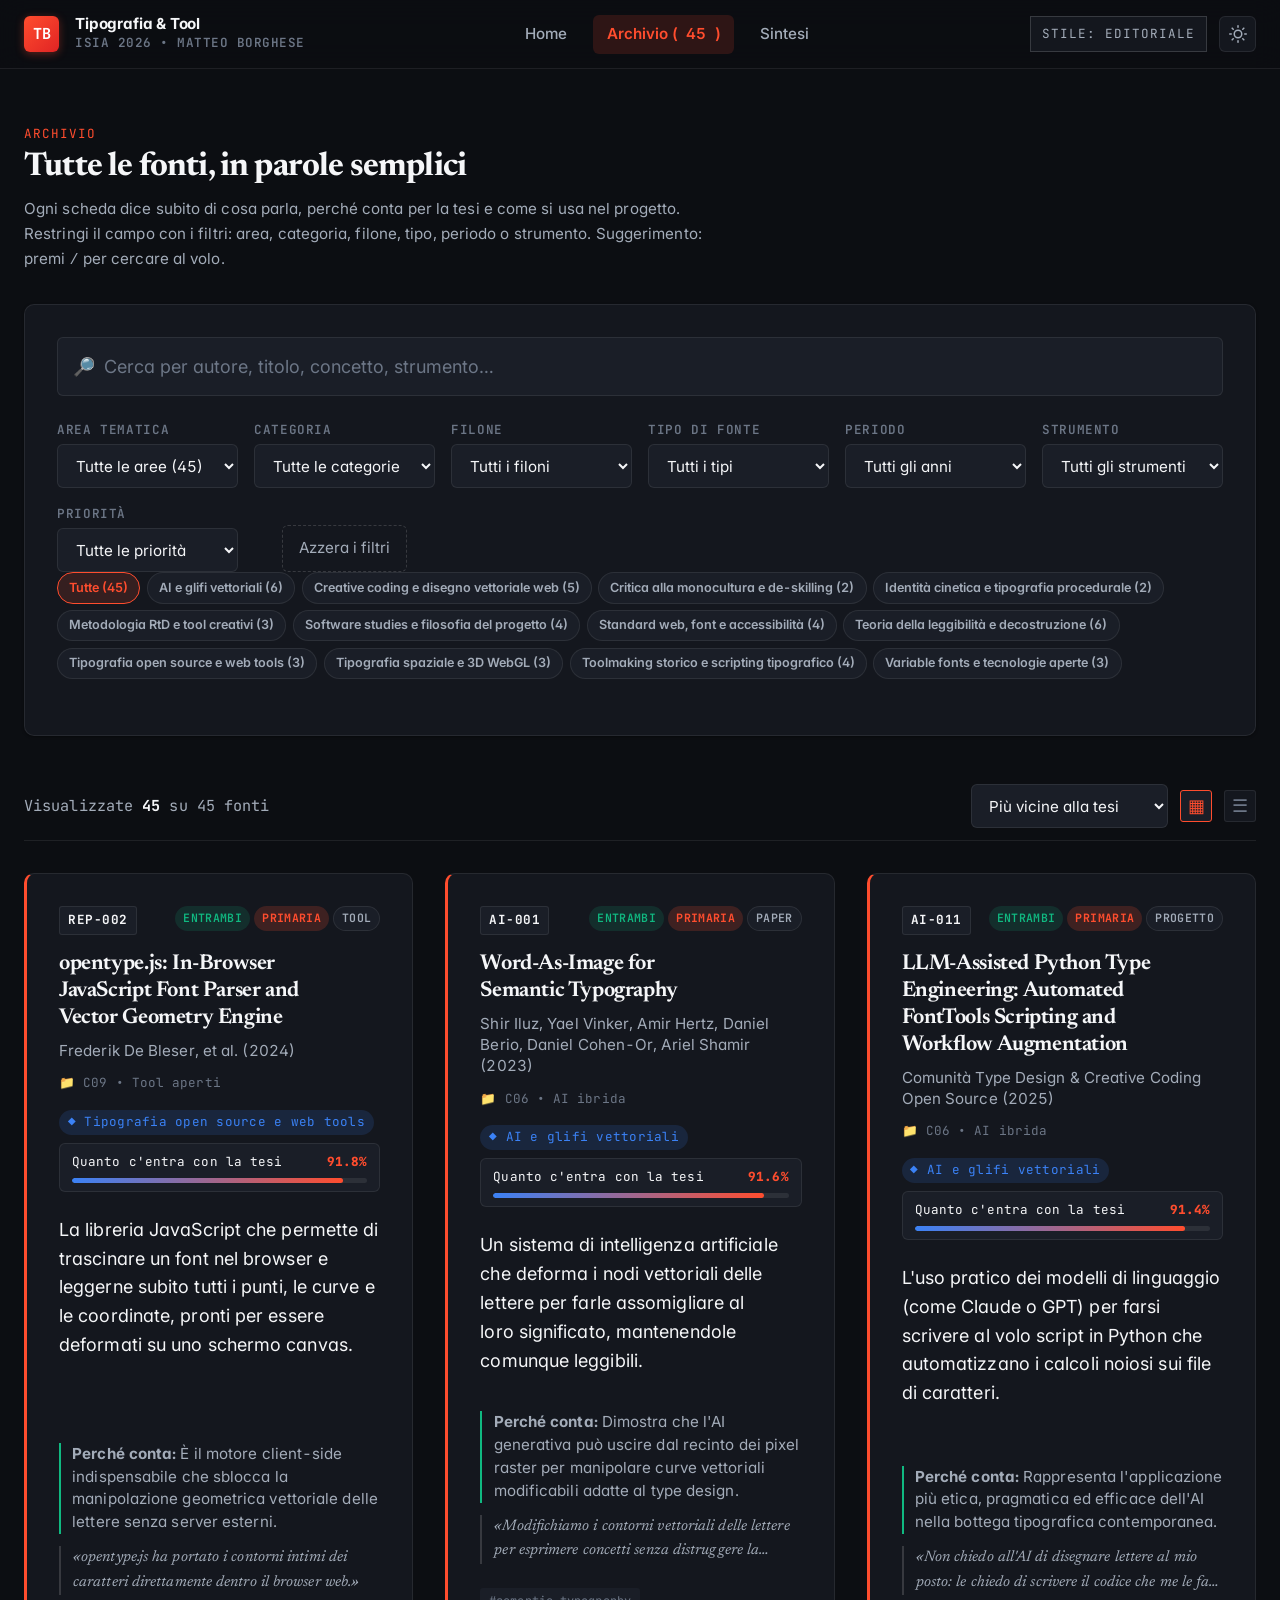
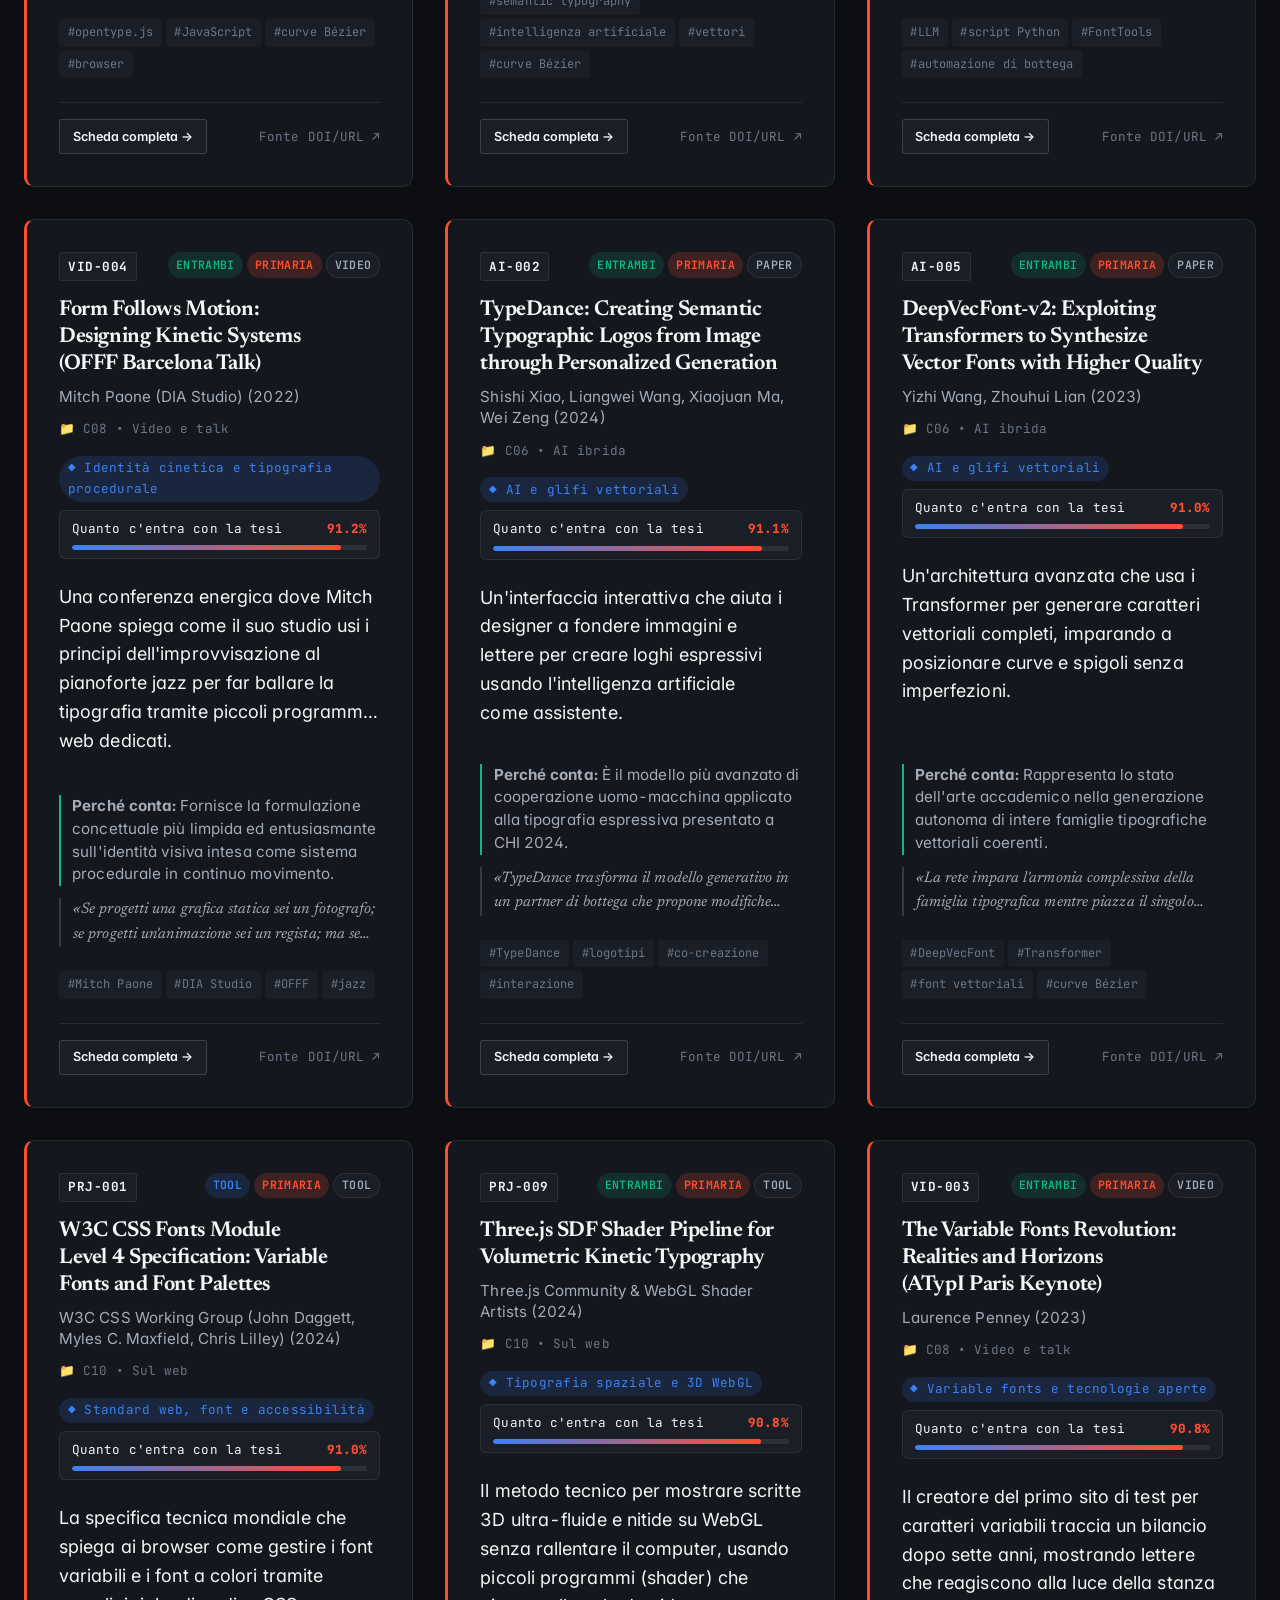
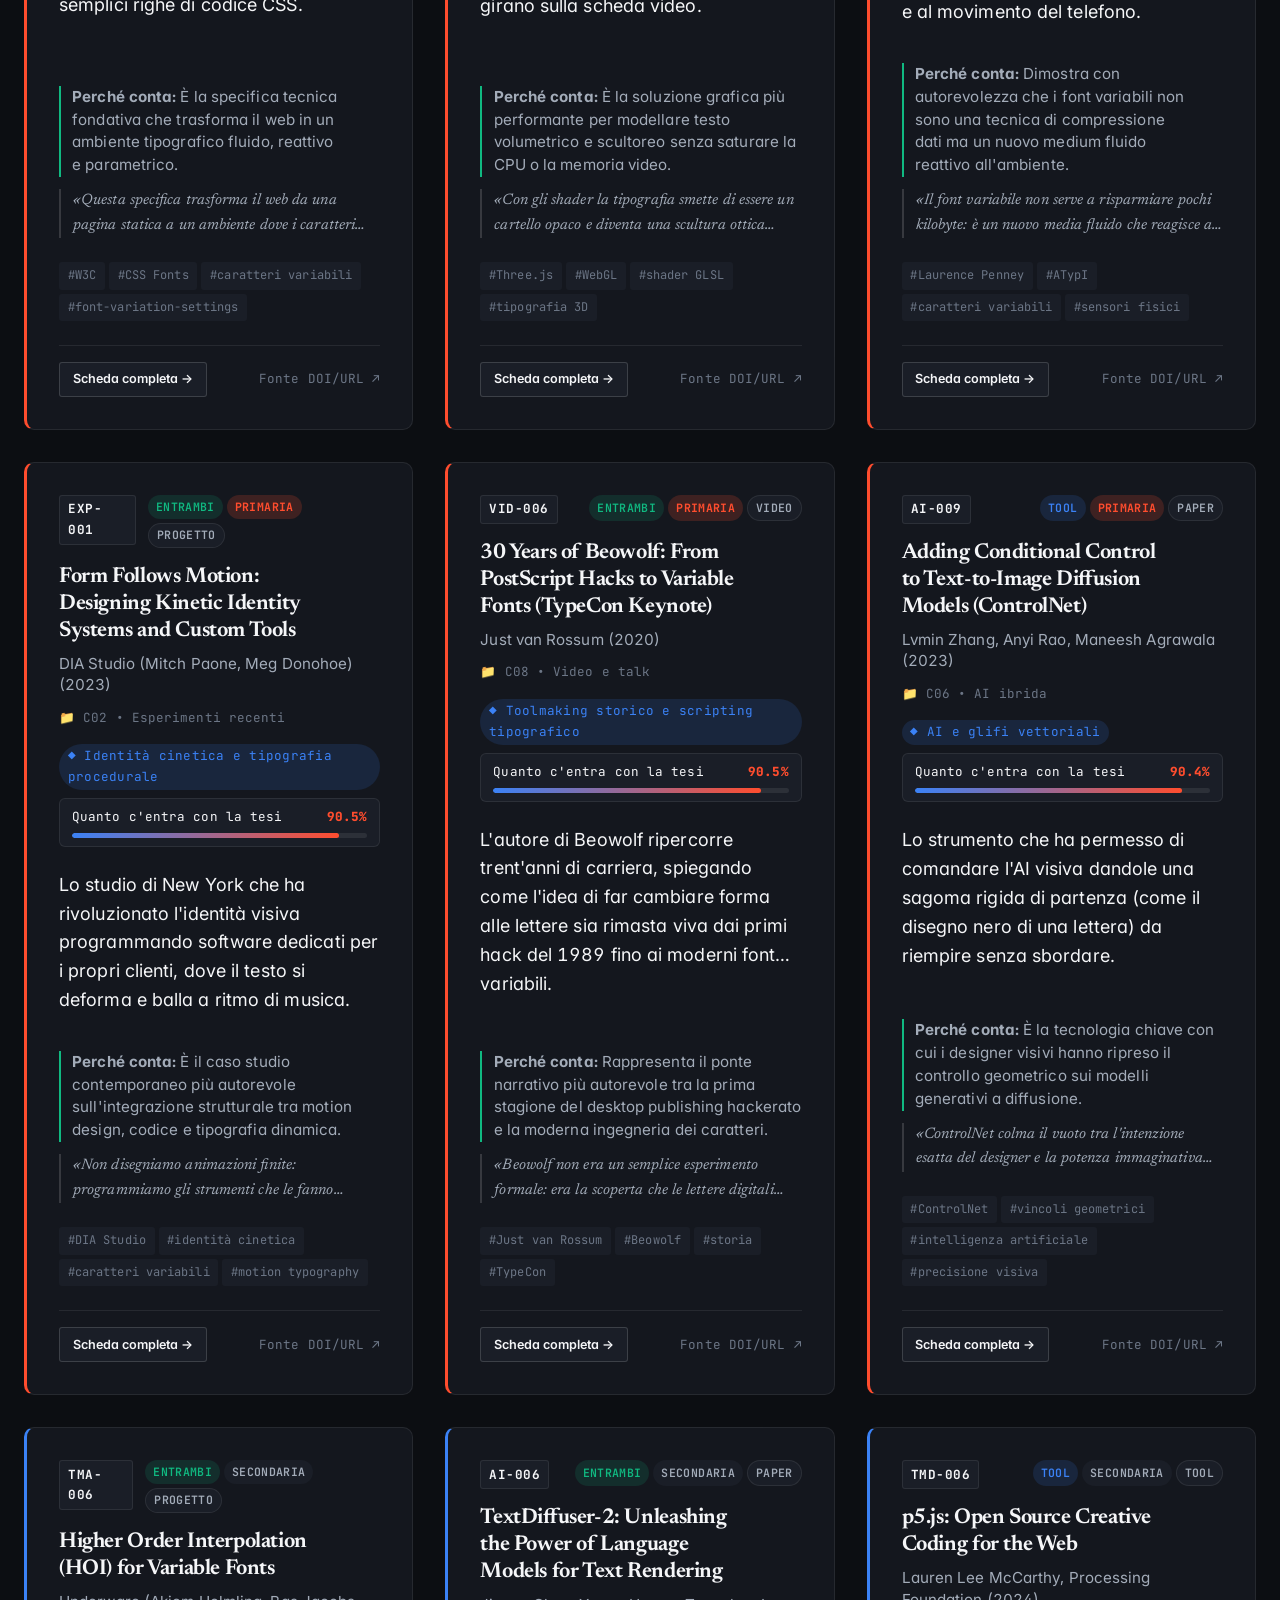
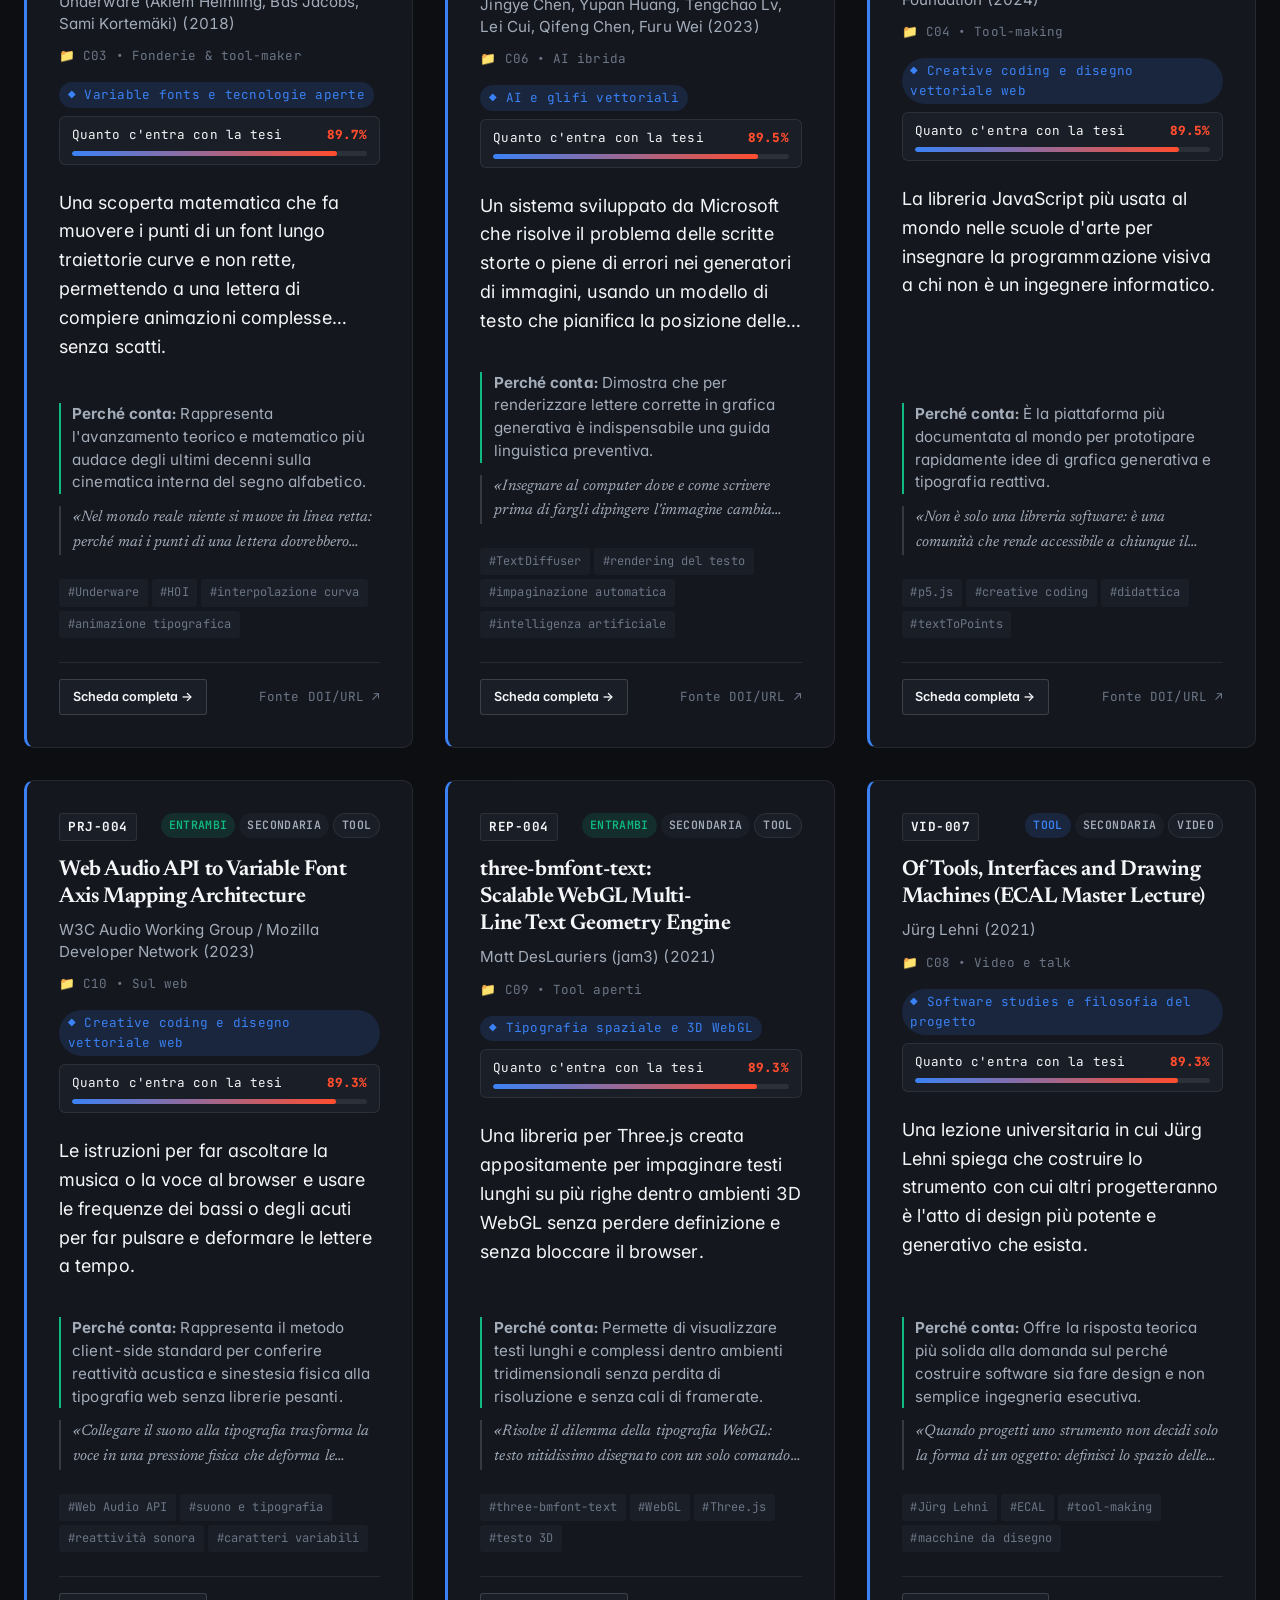
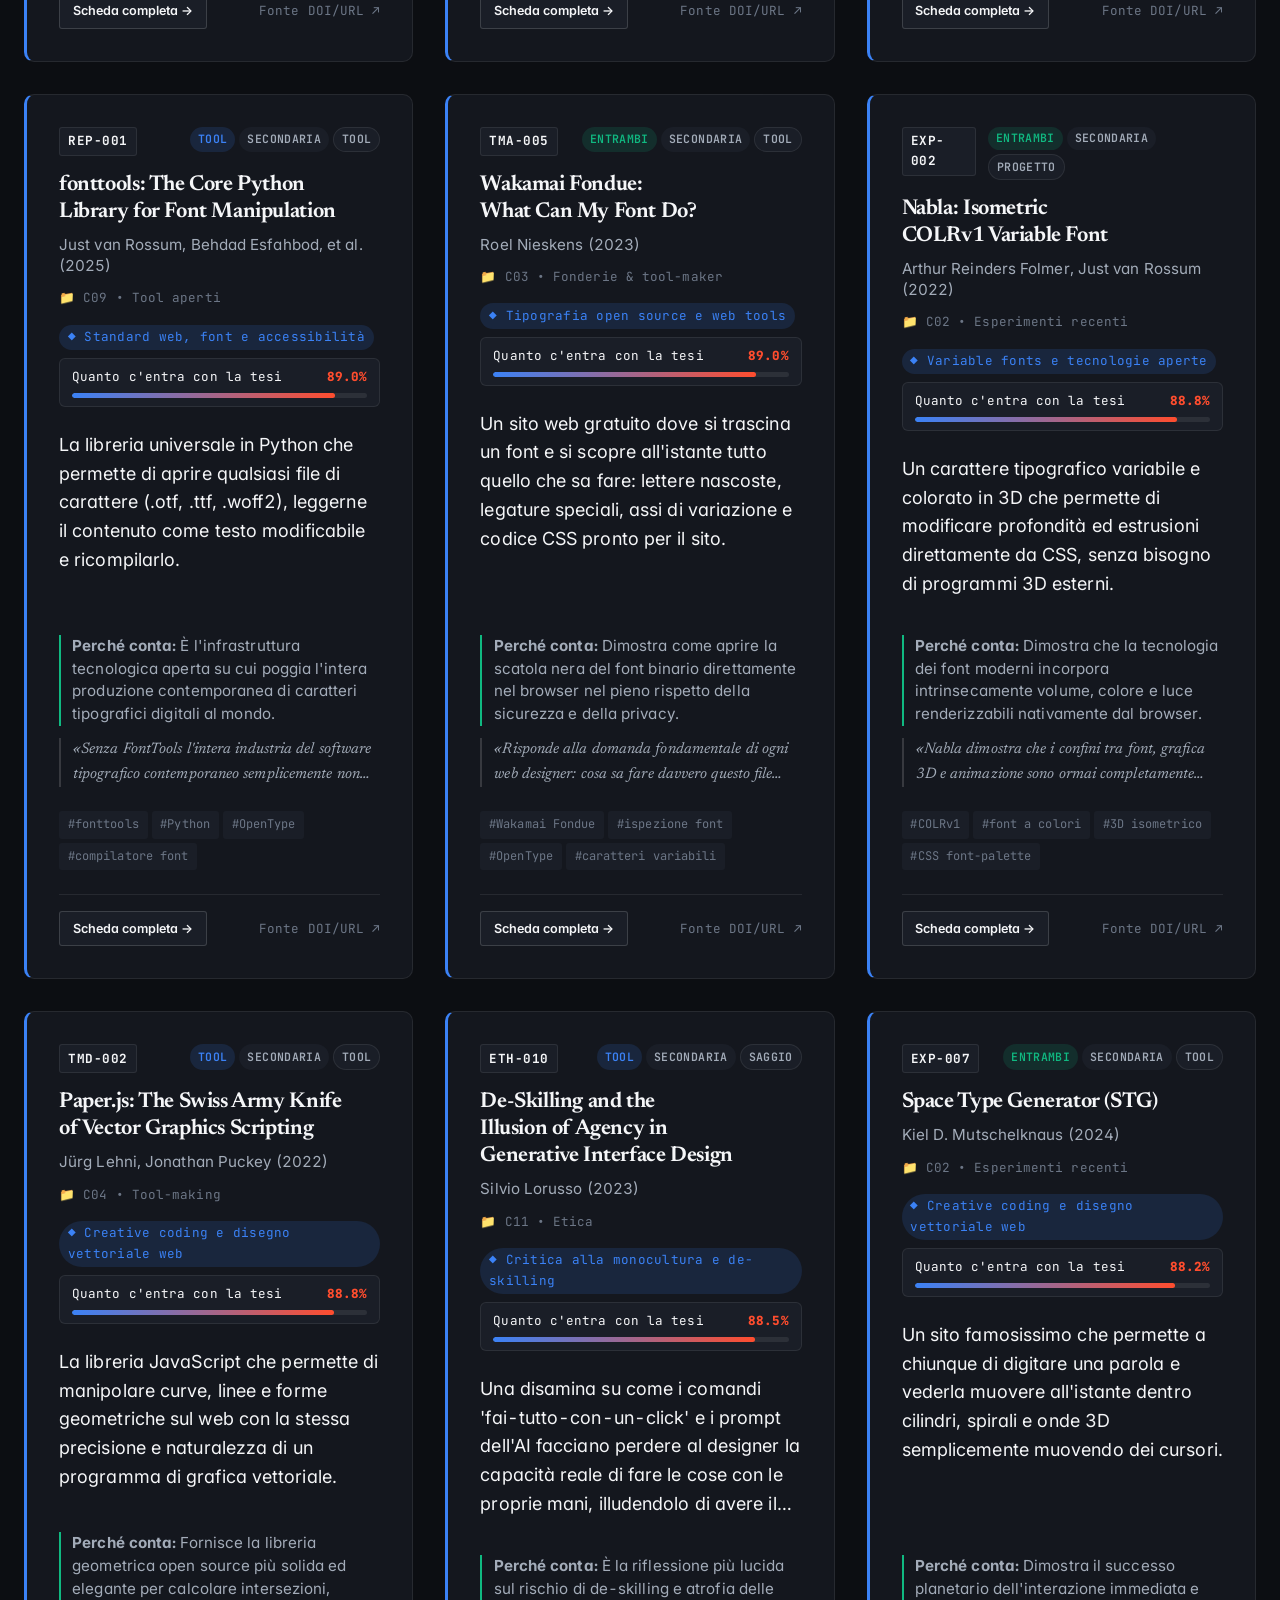
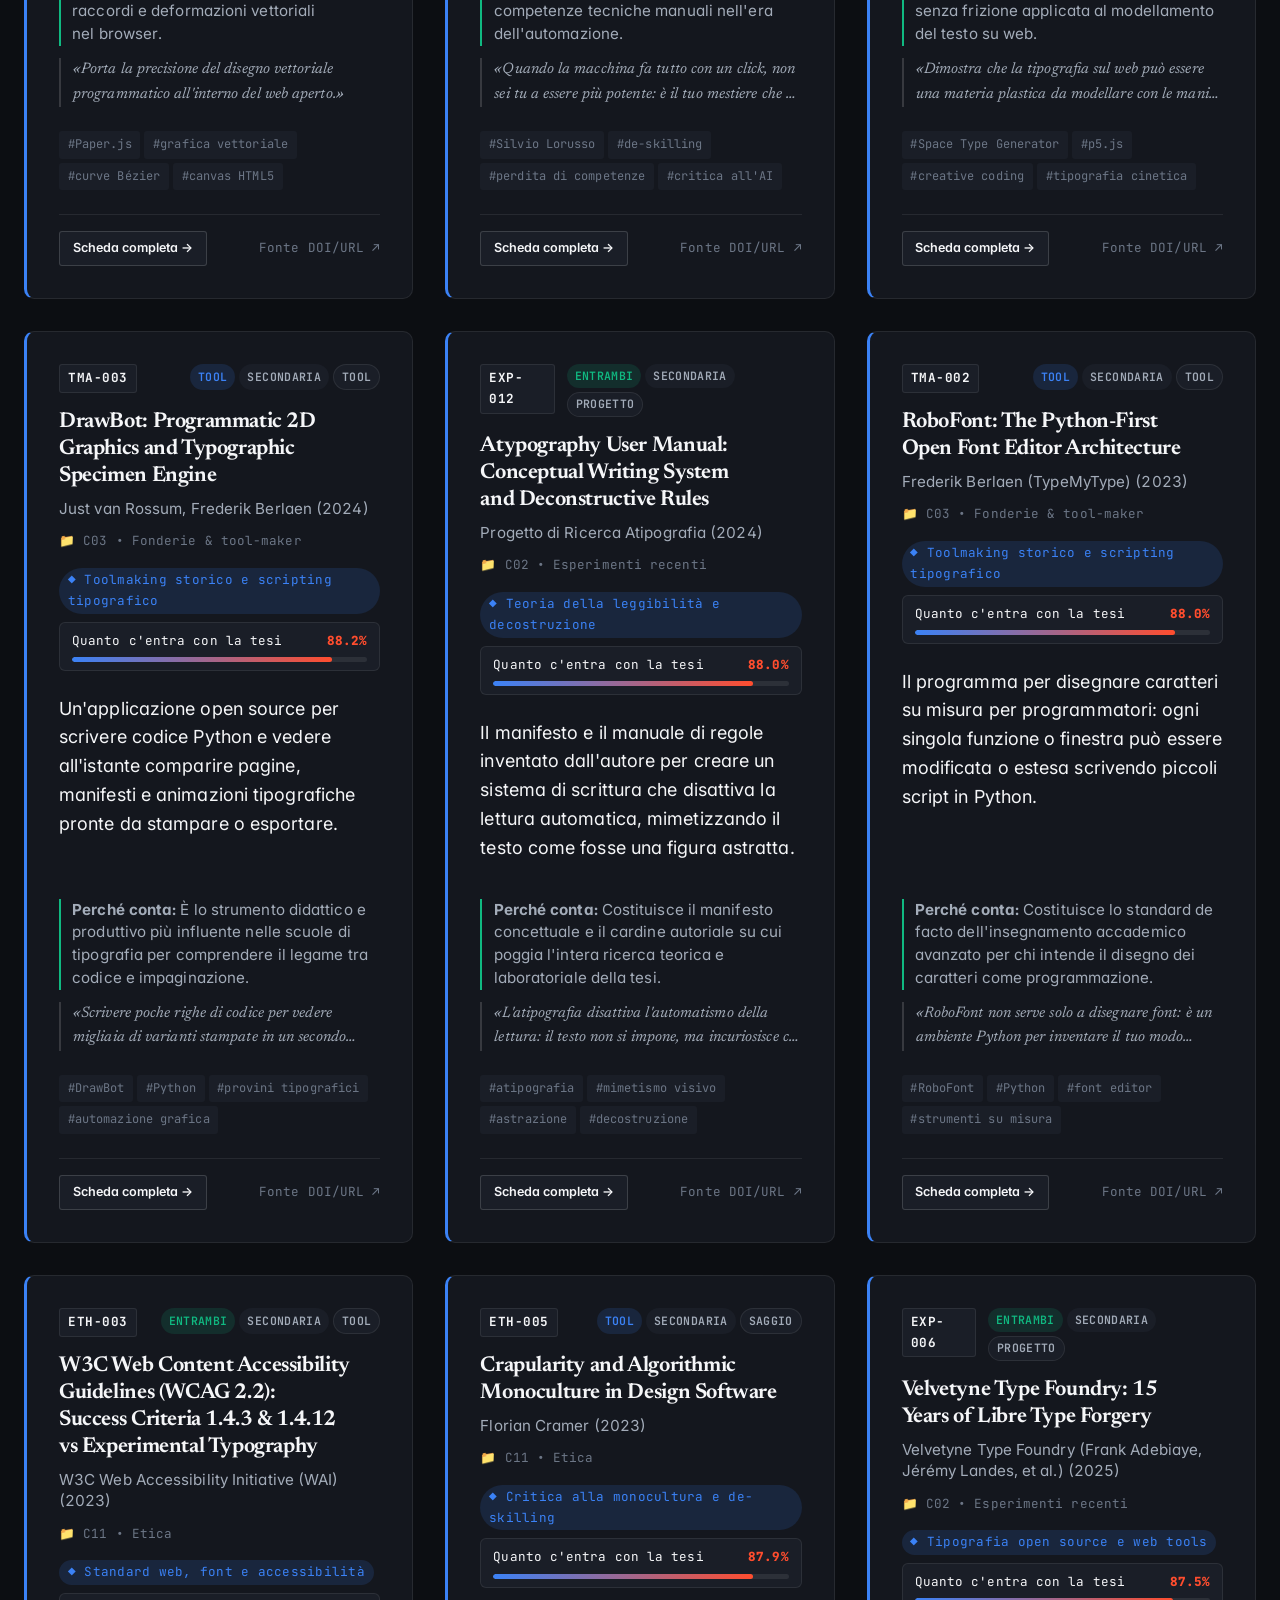
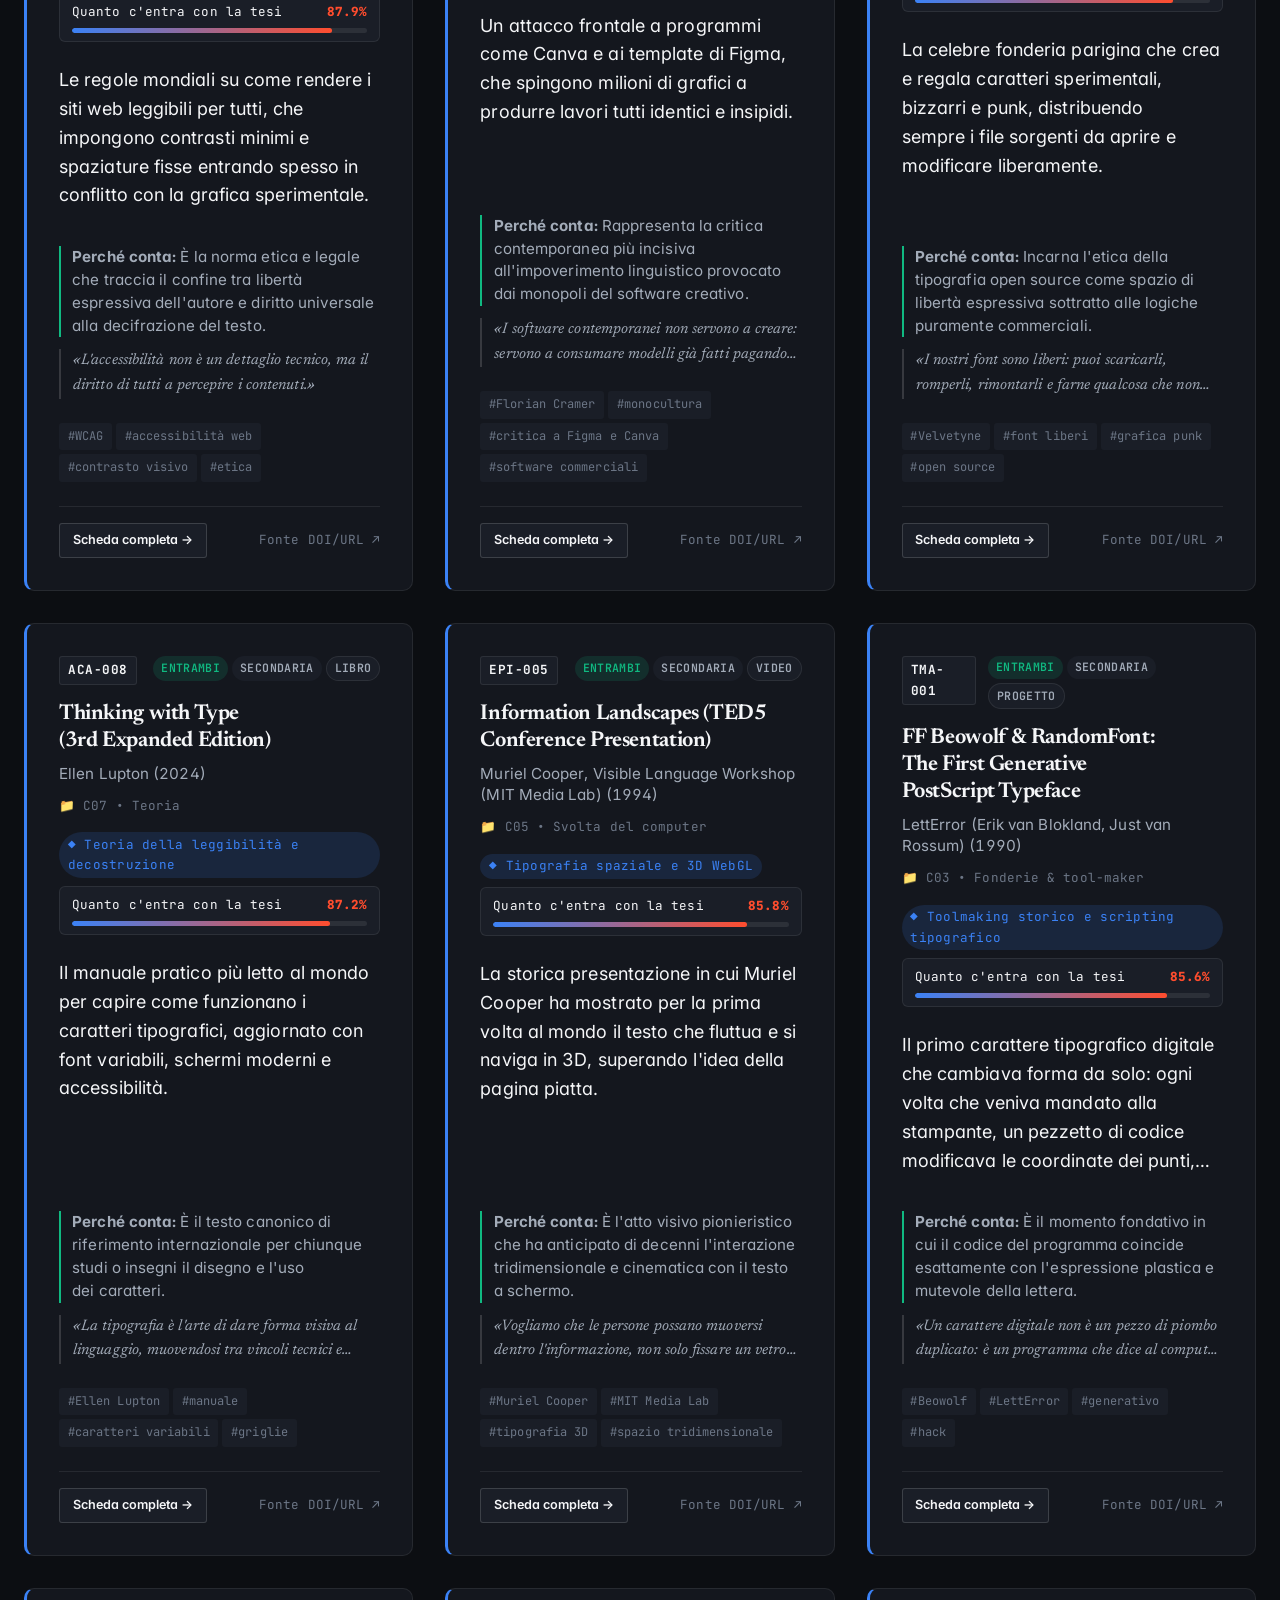
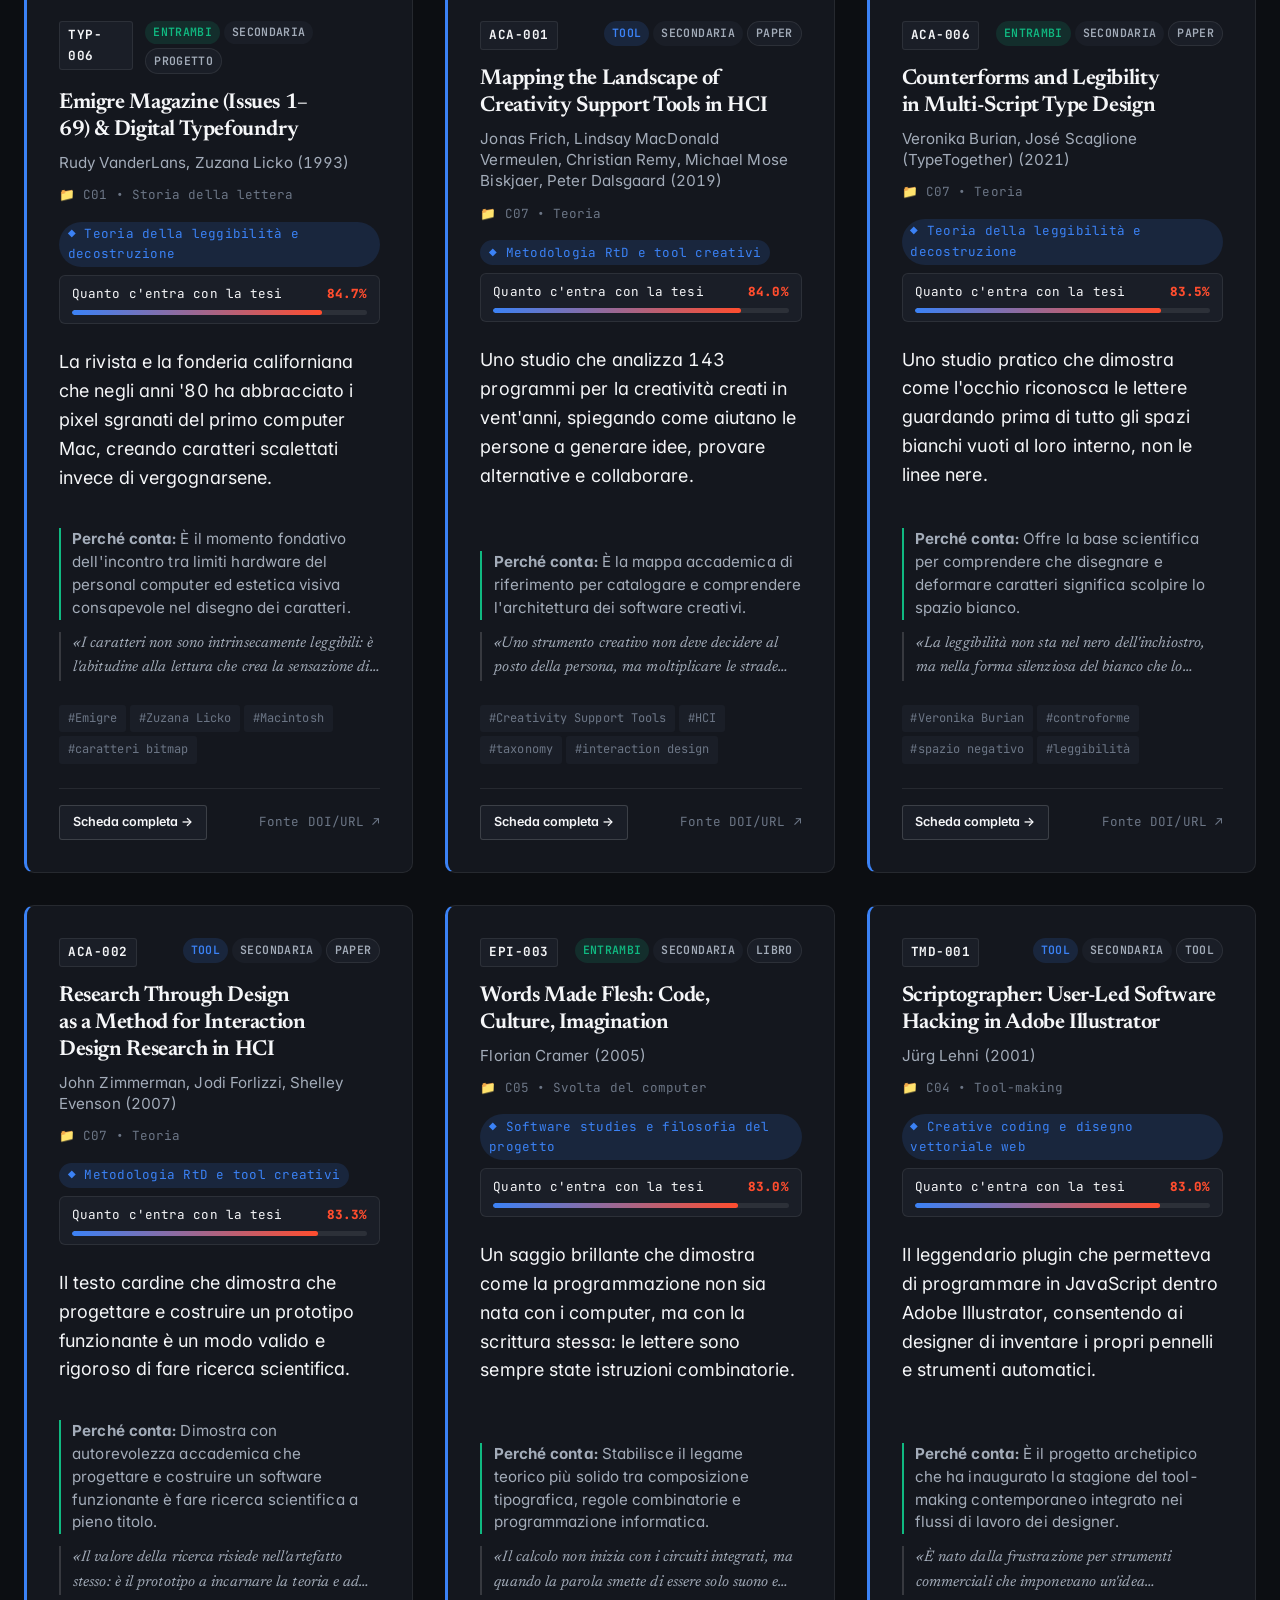
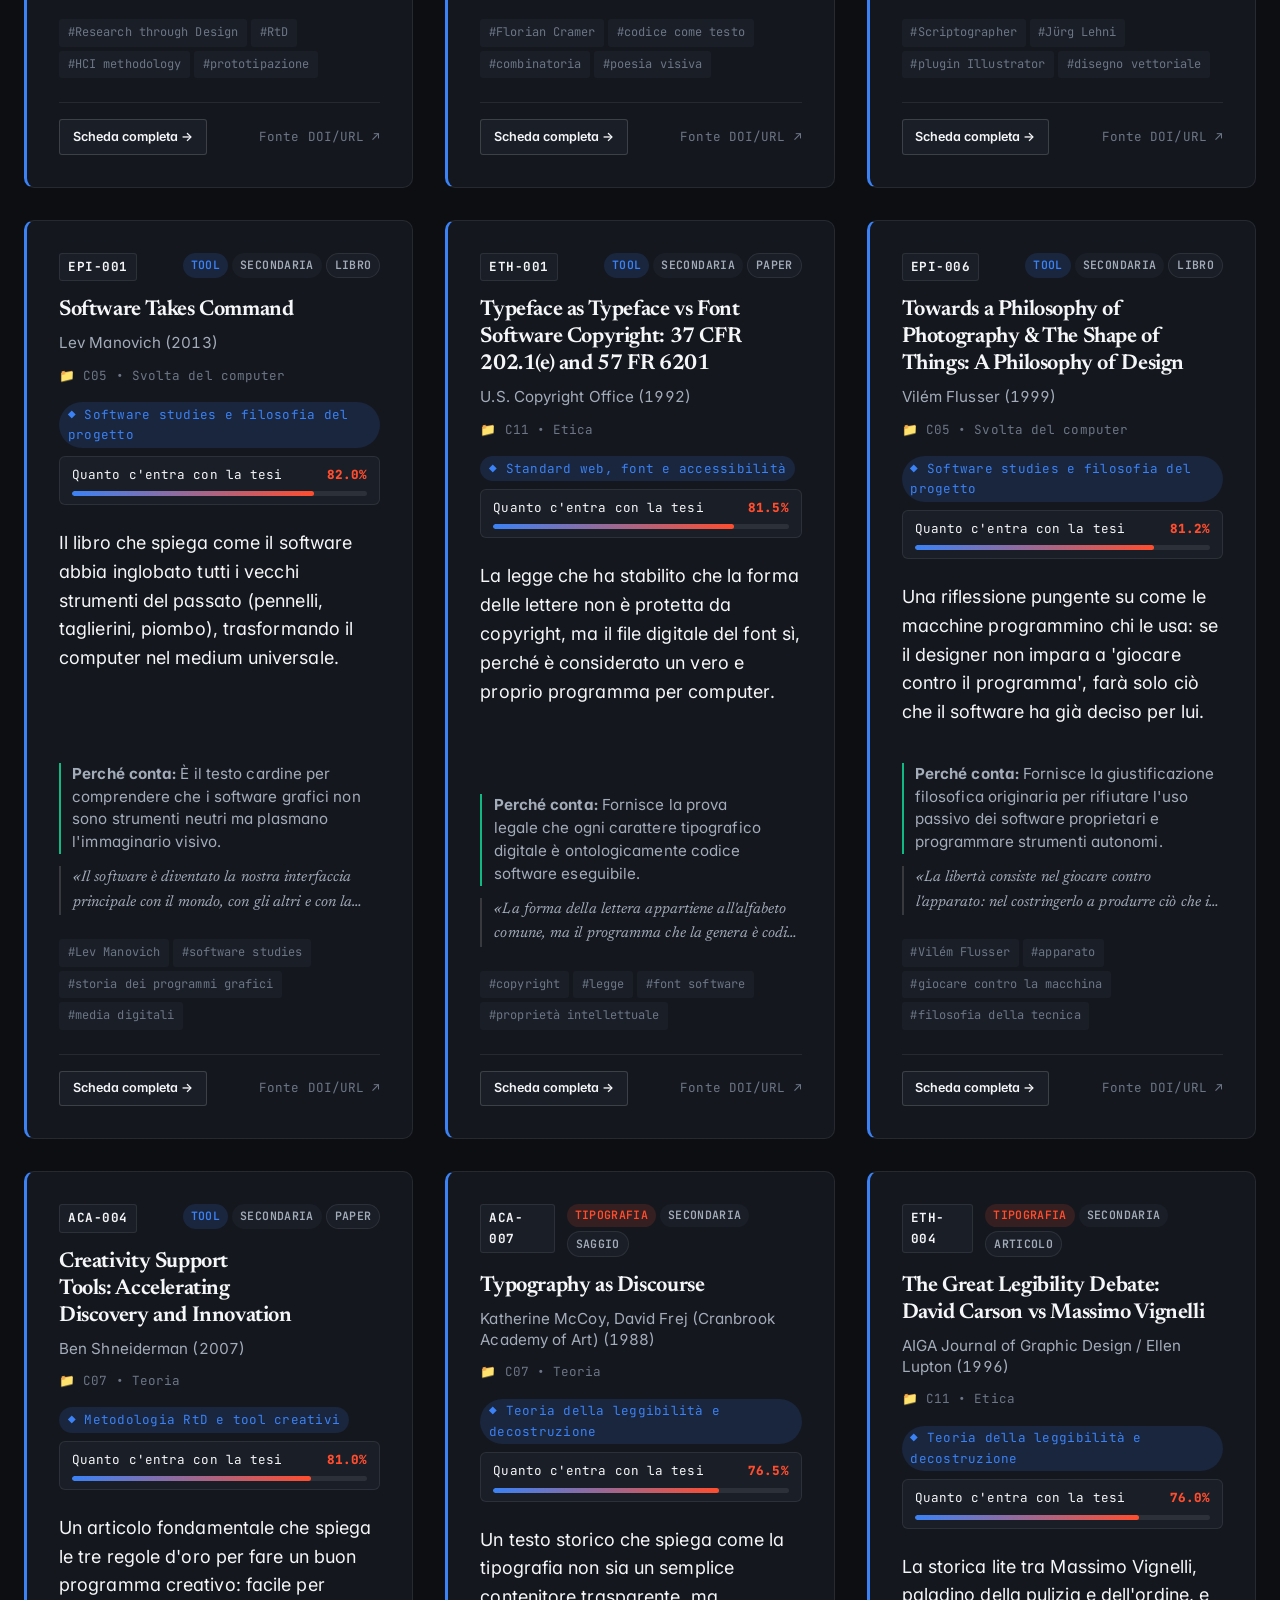
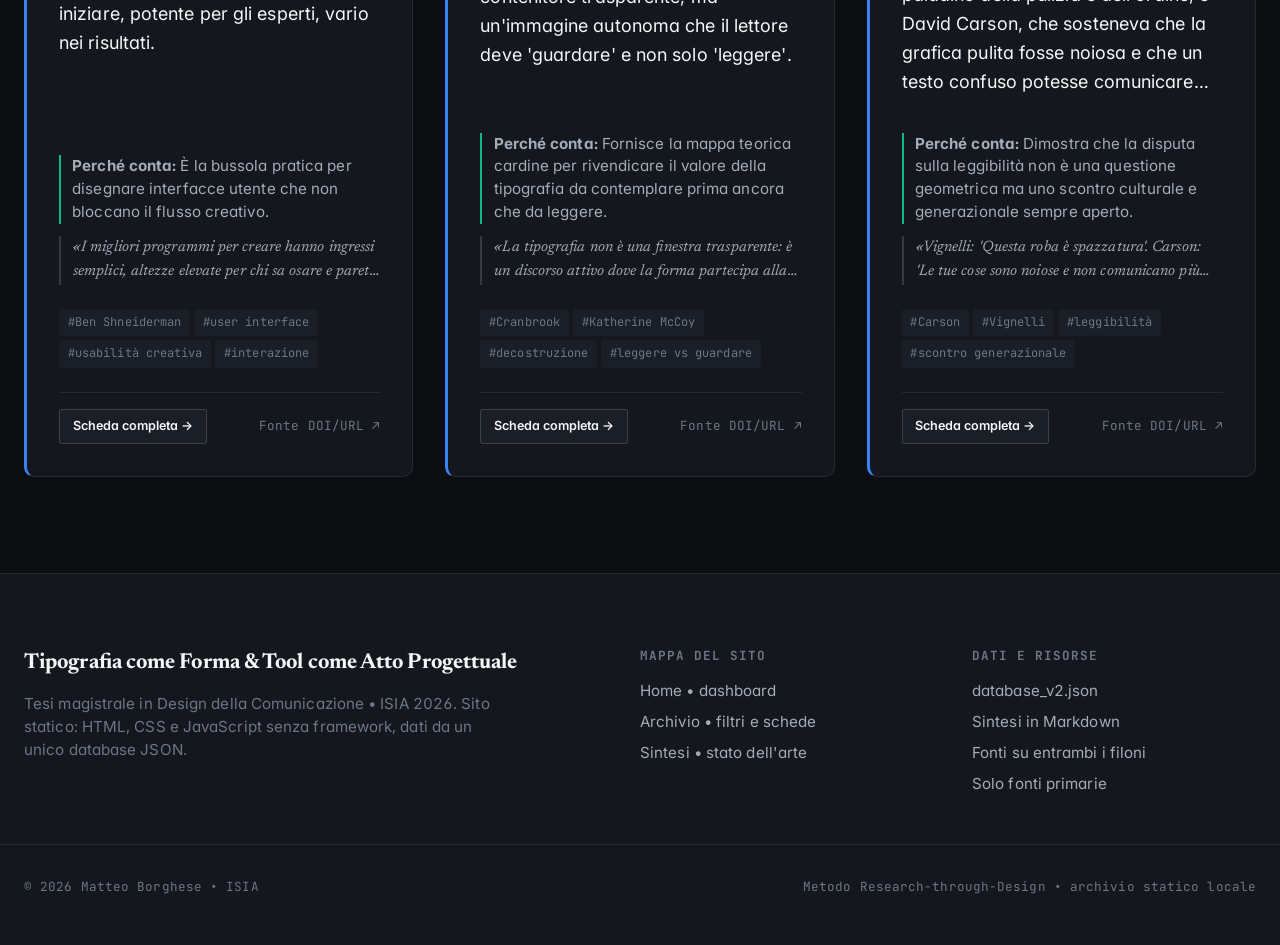
==== sources.html @ 080c9d5a "Initial commit" ====
<!DOCTYPE html>
<html lang="it">
<head>
  <meta charset="UTF-8">
  <meta name="viewport" content="width=device-width, initial-scale=1.0">
  <title>Archivio delle fonti | Tipografia & Tool — Tesi ISIA 2026</title>
  <link rel="stylesheet" href="style.css">
  <link rel="stylesheet" href="swiss.css">
</head>
<body>
  <div class="reading-bar"></div>

  <header class="site-header">
    <div class="container nav-inner">
      <a href="index.html" class="brand">
        <span class="brand-monogram">TB</span>
        <span class="brand-text">
          <span class="brand-title">Tipografia & Tool</span>
          <span class="brand-meta">ISIA 2026 • Matteo Borghese</span>
        </span>
      </a>
      <nav>
        <ul class="nav-menu">
          <li><a class="nav-link" href="index.html">Home</a></li>
          <li><a class="nav-link active" href="sources.html">Archivio (<span class="js-source-count">45</span>)</a></li>
          <li><a class="nav-link" href="synthesis.html">Sintesi</a></li>
        </ul>
      </nav>
      <div class="nav-actions">
        <button type="button" class="theme-btn" aria-label="Cambia tema"></button>
      </div>
    </div>
  </header>

  <main class="site-main">
    <div class="container">

      <section class="section-heading">
        <span class="section-label">Archivio</span>
        <h1 class="section-title">Tutte le fonti, in parole semplici</h1>
        <p class="section-desc">
          Ogni scheda dice subito di cosa parla, perché conta per la tesi e come si usa
          nel progetto. Restringi il campo con i filtri: area, categoria, filone, tipo,
          periodo o strumento. Suggerimento: premi <code>/</code> per cercare al volo.
        </p>
      </section>

      <div class="controls-container">
        <div class="search-row">
          <div class="search-wrap">
            <span class="search-icon">🔎</span>
            <input type="search" id="searchInput" class="search-input"
                   placeholder="Cerca per autore, titolo, concetto, strumento…"
                   aria-label="Cerca nell'archivio">
            <button type="button" id="clearSearchBtn" class="clear-search-btn" aria-label="Svuota la ricerca">✕</button>
          </div>
        </div>

        <div class="filters-grid">
          <div class="filter-group">
            <label class="filter-label" for="filterCluster">Area tematica</label>
            <select id="filterCluster" class="filter-select"></select>
          </div>
          <div class="filter-group">
            <label class="filter-label" for="filterCategory">Categoria</label>
            <select id="filterCategory" class="filter-select"></select>
          </div>
          <div class="filter-group">
            <label class="filter-label" for="filterThread">Filone</label>
            <select id="filterThread" class="filter-select"></select>
          </div>
          <div class="filter-group">
            <label class="filter-label" for="filterType">Tipo di fonte</label>
            <select id="filterType" class="filter-select"></select>
          </div>
          <div class="filter-group">
            <label class="filter-label" for="filterYear">Periodo</label>
            <select id="filterYear" class="filter-select"></select>
          </div>
          <div class="filter-group">
            <label class="filter-label" for="filterTool">Strumento</label>
            <select id="filterTool" class="filter-select"></select>
          </div>
          <div class="filter-group">
            <label class="filter-label" for="filterPriority">Priorità</label>
            <select id="filterPriority" class="filter-select"></select>
          </div>
          <div class="filter-group filter-actions">
            <button type="button" id="btnResetFilters" class="btn-reset">Azzera i filtri</button>
          </div>
        </div>

        <div class="cluster-chip-row" id="clusterChipRow"></div>
      </div>

      <div class="results-toolbar">
        <span class="results-count" id="resultsCount"></span>
        <div class="view-options">
          <select id="sortSelect" class="filter-select" aria-label="Ordina i risultati">
            <option value="affinity-desc">Più vicine alla tesi</option>
            <option value="affinity-asc">Meno vicine alla tesi</option>
            <option value="year-desc">Più recenti</option>
            <option value="year-asc">Più antiche</option>
            <option value="title-asc">Titolo A–Z</option>
            <option value="score_t-desc">Score tipografia</option>
            <option value="score_p-desc">Score tool</option>
          </select>
          <button type="button" id="viewGridBtn" class="view-btn active" title="Vista a griglia" aria-label="Vista a griglia">▦</button>
          <button type="button" id="viewListBtn" class="view-btn" title="Vista elenco" aria-label="Vista elenco">☰</button>
        </div>
      </div>

      <div class="sources-grid" id="sourcesGrid"></div>

    </div>
  </main>

  <footer class="site-footer">
    <div class="container footer-inner">
      <div class="footer-col-thesis">
        <div class="footer-thesis-title">Tipografia come Forma & Tool come Atto Progettuale</div>
        <p class="footer-thesis-desc">
          Tesi magistrale in Design della Comunicazione • ISIA 2026.
          Sito statico: HTML, CSS e JavaScript senza framework, dati da un unico database JSON.
        </p>
      </div>
      <div>
        <div class="footer-links-title">Mappa del sito</div>
        <ul class="footer-links-list">
          <li><a class="footer-link" href="index.html">Home • dashboard</a></li>
          <li><a class="footer-link" href="sources.html">Archivio • filtri e schede</a></li>
          <li><a class="footer-link" href="synthesis.html">Sintesi • stato dell'arte</a></li>
        </ul>
      </div>
      <div>
        <div class="footer-links-title">Dati e risorse</div>
        <ul class="footer-links-list">
          <li><a class="footer-link" href="./data/database_v2.json">database_v2.json</a></li>
          <li><a class="footer-link" href="./data/STATE_OF_THE_ART.md">Sintesi in Markdown</a></li>
          <li><a class="footer-link" href="sources.html?thread=ENTRAMBI">Fonti su entrambi i filoni</a></li>
          <li><a class="footer-link" href="sources.html?priority=PRIMARIA">Solo fonti primarie</a></li>
        </ul>
      </div>
    </div>
    <div class="container footer-bottom">
      <span>© 2026 Matteo Borghese • ISIA</span>
      <span>Metodo Research-through-Design • archivio statico locale</span>
    </div>
  </footer>

  <script src="app.js"></script>
  <script src="swiss-switch.js"></script>
</body>
</html>
---- style.css ----
/* ==========================================================================
   TESI DI LAUREA MAGISTRALE ISIA 2026 — MATTEO BORGHESE
   ARCHIVIO DI RICERCA: TIPOGRAFIA COME FORMA & TOOL COME ATTO PROGETTUALE
   Design System Tipografico & Stili Globali
   ========================================================================== */

@import url('https://fonts.googleapis.com/css2?family=Inter:ital,opsz,wght@0,14..32,100..900;1,14..32,100..900&family=JetBrains+Mono:ital,wght@0,100..800;1,100..800&family=Newsreader:ital,opsz,wght@0,6..72,200..800;1,6..72,200..800&display=swap');

/* --- 1. VARIABILI DESIGN SYSTEM --- */
:root {
  /* Tipografia */
  --font-sans: 'Inter', -apple-system, BlinkMacSystemFont, 'Segoe UI', Roboto, Helvetica, Arial, sans-serif;
  --font-serif: 'Newsreader', Georgia, 'Times New Roman', serif;
  --font-mono: 'JetBrains Mono', 'SF Mono', Consolas, Monaco, monospace;

  /* Scala modulare fluida (Fluid Typography via clamp) */
  --step--2: clamp(0.70rem, 0.67rem + 0.15vw, 0.80rem);
  --step--1: clamp(0.84rem, 0.80rem + 0.20vw, 0.95rem);
  --step-0: clamp(1.00rem, 0.93rem + 0.35vw, 1.125rem);
  --step-1: clamp(1.18rem, 1.08rem + 0.52vw, 1.35rem);
  --step-2: clamp(1.40rem, 1.25rem + 0.75vw, 1.65rem);
  --step-3: clamp(1.68rem, 1.45rem + 1.15vw, 2.05rem);
  --step-4: clamp(2.05rem, 1.70rem + 1.75vw, 2.65rem);
  --step-5: clamp(2.50rem, 2.00rem + 2.50vw, 3.45rem);

  /* Interlinea & Ritmica tipografica */
  --lh-tight: 1.12;
  --lh-heading: 1.25;
  --lh-body: 1.62;
  --lh-relaxed: 1.75;
  --measure-prose: 68ch;
  --measure-narrow: 45ch;

  /* Spaziature armoniche */
  --space-3xs: 0.25rem;
  --space-2xs: 0.5rem;
  --space-xs: 0.75rem;
  --space-sm: 1rem;
  --space-md: 1.5rem;
  --space-lg: 2rem;
  --space-xl: 3rem;
  --space-2xl: 4.5rem;
  --space-3xl: 6rem;

  /* Raggi e bordi */
  --radius-xs: 3px;
  --radius-sm: 6px;
  --radius-md: 10px;
  --radius-lg: 16px;
  --radius-pill: 9999px;

  /* Transizioni */
  --ease-spring: cubic-bezier(0.16, 1, 0.3, 1);
  --ease-smooth: cubic-bezier(0.4, 0, 0.2, 1);
  --trans-fast: 160ms var(--ease-smooth);
  --trans-normal: 260ms var(--ease-smooth);
  --trans-spring: 400ms var(--ease-spring);
}

/* --- TEMA DARK OBSIDIAN (Default) --- */
[data-theme="dark"], :root:not([data-theme="light"]) {
  --bg-app: #0c0e12;
  --bg-surface: #14171e;
  --bg-surface-elevated: #1a1e27;
  --bg-surface-hover: #222733;
  --bg-backdrop: rgba(12, 14, 18, 0.85);

  --border-subtle: rgba(255, 255, 255, 0.08);
  --border-medium: rgba(255, 255, 255, 0.15);
  --border-strong: rgba(255, 255, 255, 0.25);

  --text-primary: #f5f6f8;
  --text-secondary: #a3acb9;
  --text-muted: #6c7686;
  --text-inverse: #0c0e12;

  /* Palette tematica per tesi */
  --accent-vermilion: #ff4d2e;     /* Segno / Tipografia */
  --accent-vermilion-subtle: rgba(255, 77, 46, 0.14);
  --accent-cobalt: #3b82f6;        /* Tool / Strumento */
  --accent-cobalt-subtle: rgba(59, 130, 246, 0.14);
  --accent-emerald: #10b981;       /* Entrambi / Convergenza */
  --accent-emerald-subtle: rgba(16, 185, 129, 0.14);
  --accent-amber: #f59e0b;         /* Priorità / Score */
  --accent-amber-subtle: rgba(245, 158, 11, 0.14);
  --accent-purple: #a855f7;        /* Gap / Sintesi */
  --accent-purple-subtle: rgba(168, 85, 247, 0.14);

  --shadow-sm: 0 1px 3px rgba(0, 0, 0, 0.4);
  --shadow-md: 0 4px 12px rgba(0, 0, 0, 0.45);
  --shadow-lg: 0 12px 32px rgba(0, 0, 0, 0.55);
  --shadow-glow: 0 0 24px rgba(255, 77, 46, 0.2);

  --code-bg: #171a21;
  --code-border: #232733;
}

/* --- TEMA LIGHT (Warm Editorial Paper) --- */
[data-theme="light"] {
  --bg-app: #f7f6f2;
  --bg-surface: #ffffff;
  --bg-surface-elevated: #f0eee8;
  --bg-surface-hover: #e7e5dc;
  --bg-backdrop: rgba(247, 246, 242, 0.88);

  --border-subtle: rgba(0, 0, 0, 0.08);
  --border-medium: rgba(0, 0, 0, 0.16);
  --border-strong: rgba(0, 0, 0, 0.28);

  --text-primary: #191c21;
  --text-secondary: #4a5260;
  --text-muted: #7d8898;
  --text-inverse: #f7f6f2;

  --accent-vermilion: #d9381e;
  --accent-vermilion-subtle: rgba(217, 56, 30, 0.12);
  --accent-cobalt: #1d6fe9;
  --accent-cobalt-subtle: rgba(29, 111, 233, 0.12);
  --accent-emerald: #059669;
  --accent-emerald-subtle: rgba(5, 150, 105, 0.12);
  --accent-amber: #d97706;
  --accent-amber-subtle: rgba(217, 119, 6, 0.12);
  --accent-purple: #9333ea;
  --accent-purple-subtle: rgba(147, 51, 234, 0.12);

  --shadow-sm: 0 1px 3px rgba(0, 0, 0, 0.07);
  --shadow-md: 0 4px 14px rgba(0, 0, 0, 0.09);
  --shadow-lg: 0 14px 34px rgba(0, 0, 0, 0.12);
  --shadow-glow: 0 0 24px rgba(217, 56, 30, 0.15);

  --code-bg: #eceae3;
  --code-border: #dcd8cf;
}

/* --- 2. RESET & BASE MICROTIPOGRAFICA --- */
*, *::before, *::after {
  box-sizing: border-box;
  margin: 0;
  padding: 0;
}

html {
  font-size: 16px;
  scroll-behavior: smooth;
  text-rendering: optimizeLegibility;
  -webkit-font-smoothing: antialiased;
  -moz-osx-font-smoothing: grayscale;
  hanging-punctuation: first last;
  font-optical-sizing: auto;
}

body {
  font-family: var(--font-sans);
  font-size: var(--step-0);
  line-height: var(--lh-body);
  color: var(--text-primary);
  background-color: var(--bg-app);
  min-height: 100vh;
  display: flex;
  flex-direction: column;
  transition: background-color var(--trans-normal), color var(--trans-normal);
  font-feature-settings: "kern" 1, "liga" 1, "calt" 1, "cv02" 1, "cv03" 1, "cv04" 1, "cv11" 1;
  font-variant-numeric: tabular-nums;
}

::selection {
  background-color: var(--accent-vermilion);
  color: #ffffff;
}

img, svg {
  display: block;
  max-width: 100%;
}

a {
  color: inherit;
  text-decoration: none;
  transition: color var(--trans-fast);
}

button, input, select {
  font: inherit;
  color: inherit;
}

/* --- 3. STRUTTURA & GRIGLIA --- */
.container {
  width: 100%;
  max-width: 1320px;
  margin-left: auto;
  margin-right: auto;
  padding-left: var(--space-md);
  padding-right: var(--space-md);
}

.site-main {
  flex: 1 0 auto;
  padding-top: var(--space-xl);
  padding-bottom: var(--space-3xl);
}

/* Header & Barra di navigazione */
.site-header {
  position: sticky;
  top: 0;
  z-index: 100;
  background-color: var(--bg-backdrop);
  backdrop-filter: blur(14px);
  -webkit-backdrop-filter: blur(14px);
  border-bottom: 1px solid var(--border-subtle);
  transition: background-color var(--trans-normal), border-color var(--trans-normal);
}

.nav-inner {
  display: flex;
  align-items: center;
  justify-content: space-between;
  height: 4.25rem;
}

.brand {
  display: flex;
  align-items: center;
  gap: var(--space-sm);
  font-weight: 600;
  letter-spacing: -0.01em;
}

.brand-monogram {
  display: inline-flex;
  align-items: center;
  justify-content: center;
  width: 2.2rem;
  height: 2.2rem;
  background: linear-gradient(135deg, var(--accent-vermilion), #e02424);
  color: #ffffff;
  font-family: var(--font-mono);
  font-weight: 700;
  font-size: var(--step--1);
  border-radius: var(--radius-sm);
  box-shadow: 0 2px 8px rgba(255, 77, 46, 0.35);
}

.brand-text {
  display: flex;
  flex-direction: column;
}

.brand-title {
  font-size: var(--step--1);
  font-weight: 700;
  line-height: 1.2;
}

.brand-meta {
  font-family: var(--font-mono);
  font-size: var(--step--2);
  color: var(--text-muted);
  letter-spacing: 0.04em;
  text-transform: uppercase;
}

.nav-menu {
  display: flex;
  align-items: center;
  gap: var(--space-xs);
  list-style: none;
}

.nav-link {
  display: inline-flex;
  align-items: center;
  gap: var(--space-2xs);
  padding: 0.45rem 0.85rem;
  font-size: var(--step--1);
  font-weight: 500;
  color: var(--text-secondary);
  border-radius: var(--radius-sm);
  transition: all var(--trans-fast);
}

.nav-link:hover {
  color: var(--text-primary);
  background-color: var(--border-subtle);
}

.nav-link.active {
  color: var(--accent-vermilion);
  background-color: var(--accent-vermilion-subtle);
  font-weight: 600;
}

.nav-actions {
  display: flex;
  align-items: center;
  gap: var(--space-xs);
}

/* Pulsante Toggle Tema */
.theme-btn {
  display: inline-flex;
  align-items: center;
  justify-content: center;
  width: 2.3rem;
  height: 2.3rem;
  border-radius: var(--radius-sm);
  background-color: var(--bg-surface);
  border: 1px solid var(--border-subtle);
  color: var(--text-secondary);
  cursor: pointer;
  transition: all var(--trans-fast);
}

.theme-btn:hover {
  color: var(--text-primary);
  border-color: var(--border-medium);
  background-color: var(--bg-surface-elevated);
}

/* Indicatore di progresso lettura */
.reading-bar {
  position: fixed;
  top: 0;
  left: 0;
  height: 3px;
  width: 0%;
  background: linear-gradient(90deg, var(--accent-vermilion), var(--accent-cobalt));
  z-index: 101;
  transition: width 0.1s ease;
}

/* --- 4. HERO SECTION (HOME) --- */
.hero {
  padding-top: var(--space-xl);
  padding-bottom: var(--space-2xl);
  border-bottom: 1px solid var(--border-subtle);
  margin-bottom: var(--space-2xl);
}

.hero-pill {
  display: inline-flex;
  align-items: center;
  gap: var(--space-2xs);
  padding: 0.35rem 0.85rem;
  background-color: var(--accent-vermilion-subtle);
  color: var(--accent-vermilion);
  border: 1px solid rgba(255, 77, 46, 0.25);
  border-radius: var(--radius-pill);
  font-family: var(--font-mono);
  font-size: var(--step--2);
  font-weight: 600;
  text-transform: uppercase;
  letter-spacing: 0.06em;
  margin-bottom: var(--space-md);
}

.hero-pill::before {
  content: "";
  display: inline-block;
  width: 6px;
  height: 6px;
  border-radius: 50%;
  background-color: var(--accent-vermilion);
  box-shadow: 0 0 8px var(--accent-vermilion);
}

.hero-title {
  font-family: var(--font-serif);
  font-size: var(--step-5);
  font-weight: 700;
  line-height: var(--lh-tight);
  letter-spacing: -0.035em;
  margin-bottom: var(--space-md);
  max-width: 18ch;
  color: var(--text-primary);
  font-optical-sizing: auto;
  text-wrap: balance;
}

.hero-title em {
  font-style: italic;
  font-weight: 400;
  color: var(--accent-vermilion);
}

.hero-subtitle {
  font-size: var(--step-1);
  line-height: var(--lh-body);
  color: var(--text-secondary);
  max-width: var(--measure-prose);
  margin-bottom: var(--space-lg);
  font-weight: 400;
}

.hero-meta-grid {
  display: grid;
  grid-template-columns: repeat(auto-fit, minmax(220px, 1fr));
  gap: var(--space-md);
  padding: var(--space-md);
  background-color: var(--bg-surface);
  border: 1px solid var(--border-subtle);
  border-radius: var(--radius-md);
  margin-bottom: var(--space-lg);
}

.hero-meta-item {
  display: flex;
  flex-direction: column;
  gap: var(--space-3xs);
}

.hero-meta-label {
  font-family: var(--font-mono);
  font-size: var(--step--2);
  color: var(--text-muted);
  text-transform: uppercase;
  letter-spacing: 0.05em;
}

.hero-meta-val {
  font-size: var(--step--1);
  font-weight: 600;
  color: var(--text-primary);
}

.hero-quote {
  position: relative;
  margin-top: var(--space-lg);
  padding: var(--space-md) var(--space-lg);
  background-color: var(--bg-surface-elevated);
  border-left: 3px solid var(--accent-vermilion);
  border-radius: 0 var(--radius-sm) var(--radius-sm) 0;
  font-family: var(--font-serif);
  font-size: var(--step-0);
  font-style: italic;
  line-height: var(--lh-relaxed);
  color: var(--text-primary);
  max-width: 72ch;
}

.hero-quote cite {
  display: block;
  margin-top: var(--space-xs);
  font-family: var(--font-sans);
  font-size: var(--step--2);
  font-style: normal;
  font-weight: 600;
  color: var(--text-secondary);
  text-transform: uppercase;
  letter-spacing: 0.05em;
}

/* Pulsanti Call To Action */
.hero-cta {
  display: flex;
  flex-wrap: wrap;
  gap: var(--space-sm);
  margin-top: var(--space-lg);
}

.btn {
  display: inline-flex;
  align-items: center;
  justify-content: center;
  gap: var(--space-2xs);
  padding: 0.75rem 1.4rem;
  font-size: var(--step--1);
  font-weight: 600;
  border-radius: var(--radius-sm);
  cursor: pointer;
  transition: all var(--trans-fast);
  border: 1px solid transparent;
  line-height: 1;
}

.btn-primary {
  background-color: var(--accent-vermilion);
  color: #ffffff;
  box-shadow: 0 4px 14px rgba(255, 77, 46, 0.3);
}

.btn-primary:hover {
  background-color: #e03c1f;
  transform: translateY(-1px);
  box-shadow: 0 6px 18px rgba(255, 77, 46, 0.4);
}

.btn-secondary {
  background-color: var(--bg-surface);
  color: var(--text-primary);
  border-color: var(--border-medium);
}

.btn-secondary:hover {
  background-color: var(--bg-surface-elevated);
  border-color: var(--border-strong);
}

/* --- 5. STATS DASHBOARD (HOME) --- */
.section-heading {
  margin-bottom: var(--space-lg);
}

.section-label {
  display: inline-block;
  font-family: var(--font-mono);
  font-size: var(--step--2);
  text-transform: uppercase;
  letter-spacing: 0.08em;
  color: var(--accent-vermilion);
  margin-bottom: var(--space-3xs);
}

.section-title {
  font-family: var(--font-serif);
  font-size: var(--step-3);
  font-weight: 700;
  letter-spacing: -0.025em;
  line-height: var(--lh-heading);
  text-wrap: balance;
  font-optical-sizing: auto;
}

.section-desc {
  font-size: var(--step--1);
  color: var(--text-secondary);
  max-width: var(--measure-prose);
  margin-top: var(--space-2xs);
}

.stats-grid {
  display: grid;
  grid-template-columns: repeat(auto-fit, minmax(180px, 1fr));
  gap: var(--space-md);
  margin-bottom: var(--space-2xl);
}

.stat-card {
  background-color: var(--bg-surface);
  border: 1px solid var(--border-subtle);
  border-radius: var(--radius-md);
  padding: var(--space-md);
  display: flex;
  flex-direction: column;
  transition: transform var(--trans-fast), border-color var(--trans-fast), box-shadow var(--trans-fast);
  position: relative;
  overflow: hidden;
}

.stat-card:hover {
  transform: translateY(-2px);
  border-color: var(--border-medium);
  box-shadow: var(--shadow-md);
}

.stat-card::before {
  content: "";
  position: absolute;
  top: 0;
  left: 0;
  right: 0;
  height: 2px;
  background-color: var(--border-subtle);
}

.stat-card.stat-accent-vermilion::before { background-color: var(--accent-vermilion); }
.stat-card.stat-accent-cobalt::before { background-color: var(--accent-cobalt); }
.stat-card.stat-accent-emerald::before { background-color: var(--accent-emerald); }
.stat-card.stat-accent-amber::before { background-color: var(--accent-amber); }
.stat-card.stat-accent-purple::before { background-color: var(--accent-purple); }

.stat-num {
  font-family: var(--font-mono);
  font-size: var(--step-4);
  font-weight: 800;
  line-height: 1;
  letter-spacing: -0.04em;
  margin-bottom: var(--space-2xs);
  color: var(--text-primary);
}

.stat-label {
  font-size: var(--step--1);
  font-weight: 600;
  color: var(--text-primary);
  margin-bottom: var(--space-3xs);
}

.stat-desc {
  font-size: var(--step--2);
  color: var(--text-muted);
  line-height: 1.4;
}

/* Grafici e barre di ripartizione */
.distribution-row {
  display: grid;
  grid-template-columns: repeat(auto-fit, minmax(320px, 1fr));
  gap: var(--space-lg);
  margin-bottom: var(--space-2xl);
}

.dist-box {
  background-color: var(--bg-surface);
  border: 1px solid var(--border-subtle);
  border-radius: var(--radius-md);
  padding: var(--space-lg);
}

.dist-box-title {
  font-size: var(--step-0);
  font-weight: 700;
  margin-bottom: var(--space-3xs);
  display: flex;
  align-items: center;
  justify-content: space-between;
}

.dist-box-desc {
  font-size: var(--step--2);
  color: var(--text-muted);
  margin-bottom: var(--space-md);
}

.chart-bar-group {
  display: flex;
  flex-direction: column;
  gap: var(--space-sm);
}

.chart-item {
  display: flex;
  flex-direction: column;
  gap: var(--space-3xs);
}

.chart-item-header {
  display: flex;
  justify-content: space-between;
  font-size: var(--step--2);
  font-family: var(--font-mono);
}

.chart-item-label {
  font-weight: 600;
  color: var(--text-primary);
}

.chart-item-val {
  color: var(--text-muted);
}

.bar-track {
  height: 8px;
  background-color: var(--bg-surface-elevated);
  border-radius: var(--radius-pill);
  overflow: hidden;
  position: relative;
}

.bar-fill {
  height: 100%;
  border-radius: var(--radius-pill);
  transition: width 0.8s var(--ease-spring);
}

.bar-fill.vermilion { background: linear-gradient(90deg, #ff6b4a, var(--accent-vermilion)); }
.bar-fill.cobalt { background: linear-gradient(90deg, #60a5fa, var(--accent-cobalt)); }
.bar-fill.emerald { background: linear-gradient(90deg, #34d399, var(--accent-emerald)); }
.bar-fill.amber { background: linear-gradient(90deg, #fbbf24, var(--accent-amber)); }
.bar-fill.purple { background: linear-gradient(90deg, #c084fc, var(--accent-purple)); }

/* Grid Categorie C01-C11 */
.categories-grid {
  display: grid;
  grid-template-columns: repeat(auto-fill, minmax(280px, 1fr));
  gap: var(--space-md);
  margin-bottom: var(--space-2xl);
}

.category-card {
  background-color: var(--bg-surface);
  border: 1px solid var(--border-subtle);
  border-radius: var(--radius-md);
  padding: var(--space-md);
  display: flex;
  flex-direction: column;
  transition: all var(--trans-fast);
  cursor: pointer;
  position: relative;
}

.category-card:hover {
  border-color: var(--accent-vermilion);
  transform: translateY(-2px);
  box-shadow: var(--shadow-md);
}

.category-card-top {
  display: flex;
  justify-content: space-between;
  align-items: center;
  margin-bottom: var(--space-xs);
}

.cat-code {
  font-family: var(--font-mono);
  font-size: var(--step--2);
  font-weight: 700;
  padding: 0.2rem 0.5rem;
  background-color: var(--bg-surface-elevated);
  border-radius: var(--radius-xs);
  color: var(--accent-vermilion);
  border: 1px solid var(--border-subtle);
}

.cat-count {
  font-family: var(--font-mono);
  font-size: var(--step--2);
  color: var(--text-muted);
}

.cat-title {
  font-size: var(--step-0);
  font-weight: 700;
  line-height: var(--lh-heading);
  margin-bottom: var(--space-2xs);
  color: var(--text-primary);
}

.cat-desc {
  font-size: var(--step--2);
  color: var(--text-secondary);
  line-height: 1.5;
  flex: 1;
}

.cat-explore-link {
  margin-top: var(--space-sm);
  font-size: var(--step--2);
  font-weight: 600;
  color: var(--accent-vermilion);
  display: inline-flex;
  align-items: center;
  gap: var(--space-3xs);
}

/* --- 6. CONTROLS & FILTERS (SOURCES) --- */
.controls-container {
  background-color: var(--bg-surface);
  border: 1px solid var(--border-subtle);
  border-radius: var(--radius-md);
  padding: var(--space-lg);
  margin-bottom: var(--space-xl);
  box-shadow: var(--shadow-sm);
}

.search-row {
  display: flex;
  gap: var(--space-sm);
  margin-bottom: var(--space-md);
}

.search-wrap {
  position: relative;
  flex: 1;
}

.search-icon {
  position: absolute;
  left: 1rem;
  top: 50%;
  transform: translateY(-50%);
  color: var(--text-muted);
  pointer-events: none;
}

.search-input {
  width: 100%;
  padding: 0.85rem 1rem 0.85rem 2.85rem;
  background-color: var(--bg-surface-elevated);
  border: 1px solid var(--border-subtle);
  border-radius: var(--radius-sm);
  font-size: var(--step-0);
  color: var(--text-primary);
  transition: all var(--trans-fast);
}

.search-input:focus {
  outline: none;
  border-color: var(--accent-vermilion);
  box-shadow: 0 0 0 3px var(--accent-vermilion-subtle);
}

.search-input::placeholder {
  color: var(--text-muted);
}

.clear-search-btn {
  position: absolute;
  right: 0.75rem;
  top: 50%;
  transform: translateY(-50%);
  background: none;
  border: none;
  color: var(--text-muted);
  cursor: pointer;
  padding: 0.25rem;
  border-radius: 50%;
  display: none;
}

.clear-search-btn.visible {
  display: block;
}

.clear-search-btn:hover {
  color: var(--text-primary);
}

/* Filtri a cascata */
.filters-grid {
  display: grid;
  grid-template-columns: repeat(auto-fit, minmax(180px, 1fr));
  gap: var(--space-sm);
  align-items: flex-end;
}

.filter-group {
  display: flex;
  flex-direction: column;
  gap: var(--space-3xs);
}

.filter-label {
  font-family: var(--font-mono);
  font-size: var(--step--2);
  text-transform: uppercase;
  letter-spacing: 0.05em;
  color: var(--text-muted);
  font-weight: 600;
}

.filter-select {
  padding: 0.65rem 0.85rem;
  background-color: var(--bg-surface-elevated);
  border: 1px solid var(--border-subtle);
  border-radius: var(--radius-sm);
  font-size: var(--step--1);
  color: var(--text-primary);
  cursor: pointer;
  transition: border-color var(--trans-fast);
  appearance: auto;
}

.filter-select:focus {
  outline: none;
  border-color: var(--accent-vermilion);
}

.filter-actions {
  display: flex;
  gap: var(--space-xs);
  align-items: center;
}

.btn-reset {
  padding: 0.65rem 1rem;
  font-size: var(--step--1);
  color: var(--text-secondary);
  background-color: transparent;
  border: 1px dashed var(--border-medium);
  border-radius: var(--radius-sm);
  cursor: pointer;
  transition: all var(--trans-fast);
  white-space: nowrap;
}

.btn-reset:hover {
  color: var(--accent-vermilion);
  border-color: var(--accent-vermilion);
  background-color: var(--accent-vermilion-subtle);
}

/* Toolbar con contatore risultati e switch vista */
.results-toolbar {
  display: flex;
  justify-content: space-between;
  align-items: center;
  margin-bottom: var(--space-lg);
  padding-bottom: var(--space-xs);
  border-bottom: 1px solid var(--border-subtle);
}

.results-count {
  font-family: var(--font-mono);
  font-size: var(--step--1);
  color: var(--text-secondary);
}

.results-count strong {
  color: var(--text-primary);
  font-weight: 700;
}

.view-options {
  display: flex;
  align-items: center;
  gap: var(--space-xs);
}

.view-btn {
  background: var(--bg-surface);
  border: 1px solid var(--border-subtle);
  border-radius: var(--radius-xs);
  color: var(--text-muted);
  width: 2rem;
  height: 2rem;
  display: inline-flex;
  align-items: center;
  justify-content: center;
  cursor: pointer;
  transition: all var(--trans-fast);
}

.view-btn.active {
  background-color: var(--bg-surface-elevated);
  color: var(--accent-vermilion);
  border-color: var(--accent-vermilion);
}

/* --- 7. CARDS GRIGLIA FONTI (SOURCES) --- */
.sources-grid {
  display: grid;
  grid-template-columns: repeat(auto-fill, minmax(360px, 1fr));
  gap: var(--space-lg);
}

.sources-grid.list-view {
  grid-template-columns: 1fr;
}

.source-card {
  background-color: var(--bg-surface);
  border: 1px solid var(--border-subtle);
  border-radius: var(--radius-md);
  padding: var(--space-lg);
  display: flex;
  flex-direction: column;
  transition: all var(--trans-fast);
  position: relative;
}

.source-card:hover {
  border-color: var(--border-strong);
  box-shadow: var(--shadow-md);
  transform: translateY(-2px);
}

.source-card.is-primary {
  border-left: 3px solid var(--accent-vermilion);
}

.source-card.is-secondary {
  border-left: 3px solid var(--accent-cobalt);
}

.source-card.is-context {
  border-left: 3px solid var(--text-muted);
}

.card-top {
  display: flex;
  justify-content: space-between;
  align-items: flex-start;
  gap: var(--space-xs);
  margin-bottom: var(--space-sm);
}

.card-id-badge {
  font-family: var(--font-mono);
  font-size: var(--step--2);
  font-weight: 700;
  letter-spacing: 0.04em;
  padding: 0.2rem 0.5rem;
  background-color: var(--bg-surface-elevated);
  border: 1px solid var(--border-subtle);
  border-radius: var(--radius-xs);
  color: var(--text-primary);
}

.card-badges {
  display: flex;
  flex-wrap: wrap;
  gap: var(--space-3xs);
}

.badge {
  display: inline-flex;
  align-items: center;
  gap: 0.25rem;
  padding: 0.15rem 0.5rem;
  font-family: var(--font-mono);
  font-size: 0.72rem;
  font-weight: 600;
  text-transform: uppercase;
  border-radius: var(--radius-pill);
  letter-spacing: 0.03em;
}

.badge-thread-tipografia { background-color: var(--accent-vermilion-subtle); color: var(--accent-vermilion); }
.badge-thread-tool { background-color: var(--accent-cobalt-subtle); color: var(--accent-cobalt); }
.badge-thread-entrambi { background-color: var(--accent-emerald-subtle); color: var(--accent-emerald); }

.badge-prio-primaria { background-color: rgba(255, 77, 46, 0.18); color: var(--accent-vermilion); font-weight: 700; }
.badge-prio-secondaria { background-color: var(--bg-surface-elevated); color: var(--text-secondary); }
.badge-prio-contesto { background-color: var(--bg-surface-elevated); color: var(--text-muted); }

.badge-type { background-color: var(--bg-surface-elevated); color: var(--text-secondary); border: 1px solid var(--border-subtle); }

.card-title {
  font-family: var(--font-serif);
  font-size: var(--step-1);
  font-weight: 650;
  line-height: var(--lh-heading);
  letter-spacing: -0.018em;
  margin-bottom: var(--space-2xs);
  color: var(--text-primary);
  text-wrap: pretty;
  font-optical-sizing: auto;
}

.card-creator {
  font-size: var(--step--1);
  color: var(--text-secondary);
  margin-bottom: var(--space-xs);
  line-height: 1.4;
}

.card-creator strong {
  color: var(--text-primary);
}

.card-meta-line {
  display: flex;
  align-items: center;
  gap: var(--space-xs);
  font-family: var(--font-mono);
  font-size: var(--step--2);
  color: var(--text-muted);
  margin-bottom: var(--space-sm);
}

/* Metro Affinità */
.card-affinity-wrap {
  margin-bottom: var(--space-md);
  padding: var(--space-2xs) var(--space-xs);
  background-color: var(--bg-surface-elevated);
  border-radius: var(--radius-sm);
  border: 1px solid var(--border-subtle);
}

.card-affinity-header {
  display: flex;
  justify-content: space-between;
  align-items: center;
  font-family: var(--font-mono);
  font-size: var(--step--2);
  margin-bottom: 0.35rem;
}

.affinity-score-val {
  font-weight: 800;
  color: var(--accent-vermilion);
}

.affinity-bar-track {
  height: 5px;
  background-color: var(--border-subtle);
  border-radius: var(--radius-pill);
  overflow: hidden;
}

.affinity-bar-fill {
  height: 100%;
  background: linear-gradient(90deg, var(--accent-cobalt), var(--accent-vermilion));
  border-radius: var(--radius-pill);
}

.card-description {
  font-size: var(--step--1);
  line-height: 1.55;
  color: var(--text-secondary);
  margin-bottom: var(--space-md);
  flex: 1;
  display: -webkit-box;
  -webkit-line-clamp: 4;
  -webkit-box-orient: vertical;
  overflow: hidden;
}

.card-quote {
  font-family: var(--font-serif);
  font-style: italic;
  font-size: var(--step--1);
  color: var(--text-primary);
  padding-left: var(--space-xs);
  border-left: 2px solid var(--border-medium);
  margin-bottom: var(--space-md);
  display: -webkit-box;
  -webkit-line-clamp: 2;
  -webkit-box-orient: vertical;
  overflow: hidden;
}

.card-tags {
  display: flex;
  flex-wrap: wrap;
  gap: var(--space-3xs);
  margin-bottom: var(--space-md);
}

.tag-chip {
  font-size: 0.72rem;
  font-family: var(--font-mono);
  padding: 0.15rem 0.45rem;
  background-color: var(--bg-surface-elevated);
  border-radius: var(--radius-xs);
  color: var(--text-muted);
  cursor: pointer;
  transition: all var(--trans-fast);
}

.tag-chip:hover {
  color: var(--accent-vermilion);
  background-color: var(--accent-vermilion-subtle);
}

.card-footer {
  display: flex;
  justify-content: space-between;
  align-items: center;
  padding-top: var(--space-sm);
  border-top: 1px solid var(--border-subtle);
  margin-top: auto;
}

.btn-detail {
  font-size: var(--step--2);
  font-weight: 600;
  padding: 0.4rem 0.8rem;
  background-color: var(--bg-surface-elevated);
  color: var(--text-primary);
  border: 1px solid var(--border-medium);
  border-radius: var(--radius-xs);
  cursor: pointer;
  transition: all var(--trans-fast);
  display: inline-flex;
  align-items: center;
  gap: 0.35rem;
}

.btn-detail:hover {
  background-color: var(--accent-vermilion);
  color: #ffffff;
  border-color: var(--accent-vermilion);
}

.card-ext-link {
  font-size: var(--step--2);
  font-family: var(--font-mono);
  color: var(--text-muted);
  display: inline-flex;
  align-items: center;
  gap: 0.25rem;
}

.card-ext-link:hover {
  color: var(--accent-cobalt);
}

/* Modifica vista elenco compatto */
.sources-grid.list-view .source-card {
  padding: var(--space-md);
}

.sources-grid.list-view .card-description {
  -webkit-line-clamp: 2;
}

/* Stato Nessun Risultato */
.no-results {
  grid-column: 1 / -1;
  text-align: center;
  padding: var(--space-3xl) var(--space-md);
  background-color: var(--bg-surface);
  border: 1px dashed var(--border-medium);
  border-radius: var(--radius-md);
}

.no-results-icon {
  font-size: var(--step-4);
  color: var(--text-muted);
  margin-bottom: var(--space-sm);
}

.no-results-title {
  font-size: var(--step-1);
  font-weight: 700;
  margin-bottom: var(--space-xs);
}

.no-results-desc {
  font-size: var(--step--1);
  color: var(--text-muted);
  margin-bottom: var(--space-md);
}

/* --- 8. MODAL SCHEDA DETTAGLIATA --- */
.modal-overlay {
  position: fixed;
  top: 0;
  left: 0;
  right: 0;
  bottom: 0;
  background-color: rgba(0, 0, 0, 0.75);
  backdrop-filter: blur(8px);
  -webkit-backdrop-filter: blur(8px);
  display: flex;
  align-items: center;
  justify-content: center;
  padding: var(--space-md);
  z-index: 200;
  opacity: 0;
  visibility: hidden;
  transition: opacity var(--trans-normal), visibility var(--trans-normal);
}

.modal-overlay.active {
  opacity: 1;
  visibility: visible;
}

.modal-dialog {
  width: 100%;
  max-width: 860px;
  max-height: 90vh;
  background-color: var(--bg-surface);
  border: 1px solid var(--border-medium);
  border-radius: var(--radius-lg);
  box-shadow: var(--shadow-lg);
  display: flex;
  flex-direction: column;
  overflow: hidden;
  transform: translateY(20px) scale(0.98);
  transition: transform var(--trans-spring);
}

.modal-overlay.active .modal-dialog {
  transform: translateY(0) scale(1);
}

.modal-header {
  padding: var(--space-lg);
  border-bottom: 1px solid var(--border-subtle);
  display: flex;
  justify-content: space-between;
  align-items: flex-start;
  gap: var(--space-md);
  background-color: var(--bg-surface-elevated);
}

.modal-header-info {
  display: flex;
  flex-direction: column;
  gap: var(--space-2xs);
}

.modal-close-btn {
  background: transparent;
  border: 1px solid var(--border-subtle);
  color: var(--text-secondary);
  width: 2.2rem;
  height: 2.2rem;
  border-radius: 50%;
  display: flex;
  align-items: center;
  justify-content: center;
  cursor: pointer;
  transition: all var(--trans-fast);
  flex-shrink: 0;
}

.modal-close-btn:hover {
  background-color: var(--accent-vermilion);
  color: #ffffff;
  border-color: var(--accent-vermilion);
}

.modal-body {
  padding: var(--space-lg);
  overflow-y: auto;
  display: flex;
  flex-direction: column;
  gap: var(--space-lg);
}

.modal-title {
  font-family: var(--font-serif);
  font-size: var(--step-2);
  font-weight: 700;
  line-height: var(--lh-heading);
}

.modal-meta-grid {
  display: grid;
  grid-template-columns: repeat(auto-fit, minmax(180px, 1fr));
  gap: var(--space-sm);
  padding: var(--space-sm) var(--space-md);
  background-color: var(--bg-surface-elevated);
  border-radius: var(--radius-sm);
  border: 1px solid var(--border-subtle);
}

.meta-field {
  display: flex;
  flex-direction: column;
  gap: 0.15rem;
}

.meta-label {
  font-family: var(--font-mono);
  font-size: var(--step--2);
  color: var(--text-muted);
  text-transform: uppercase;
  letter-spacing: 0.05em;
}

.meta-value {
  font-size: var(--step--1);
  font-weight: 600;
}

.modal-section {
  display: flex;
  flex-direction: column;
  gap: var(--space-2xs);
}

.modal-section-title {
  font-family: var(--font-mono);
  font-size: var(--step--1);
  font-weight: 700;
  text-transform: uppercase;
  letter-spacing: 0.05em;
  color: var(--accent-vermilion);
  display: flex;
  align-items: center;
  gap: var(--space-2xs);
}

.modal-prose {
  font-size: var(--step-0);
  line-height: var(--lh-relaxed);
  color: var(--text-primary);
}

.modal-quote-box {
  padding: var(--space-md);
  background-color: var(--bg-surface-elevated);
  border-left: 3px solid var(--accent-vermilion);
  border-radius: 0 var(--radius-sm) var(--radius-sm) 0;
  font-family: var(--font-serif);
  font-style: italic;
  font-size: var(--step-0);
  line-height: var(--lh-relaxed);
}

.scores-breakdown {
  display: grid;
  grid-template-columns: repeat(auto-fit, minmax(160px, 1fr));
  gap: var(--space-sm);
}

.score-box {
  padding: var(--space-sm);
  background-color: var(--bg-surface-elevated);
  border-radius: var(--radius-sm);
  border: 1px solid var(--border-subtle);
  text-align: center;
}

.score-box-label {
  font-family: var(--font-mono);
  font-size: var(--step--2);
  color: var(--text-muted);
  margin-bottom: 0.25rem;
}

.score-box-val {
  font-family: var(--font-mono);
  font-size: var(--step-2);
  font-weight: 800;
  color: var(--accent-vermilion);
}

.modal-footer {
  padding: var(--space-md) var(--space-lg);
  border-top: 1px solid var(--border-subtle);
  background-color: var(--bg-surface-elevated);
  display: flex;
  justify-content: space-between;
  align-items: center;
  flex-wrap: wrap;
  gap: var(--space-sm);
}

/* --- 9. SYNTHESIS & STATO DELL'ARTE (LONG-FORM) --- */
.synthesis-layout {
  display: grid;
  grid-template-columns: 280px 1fr;
  gap: var(--space-2xl);
  align-items: flex-start;
}

.synthesis-sidebar {
  position: sticky;
  top: 5.5rem;
  max-height: calc(100vh - 7rem);
  overflow-y: auto;
  display: flex;
  flex-direction: column;
  gap: var(--space-lg);
  padding-right: var(--space-sm);
}

.toc-box {
  background-color: var(--bg-surface);
  border: 1px solid var(--border-subtle);
  border-radius: var(--radius-md);
  padding: var(--space-md);
}

.toc-title {
  font-family: var(--font-mono);
  font-size: var(--step--2);
  text-transform: uppercase;
  letter-spacing: 0.08em;
  color: var(--text-muted);
  margin-bottom: var(--space-sm);
  font-weight: 700;
}

.toc-list {
  list-style: none;
  display: flex;
  flex-direction: column;
  gap: 0.35rem;
}

.toc-link {
  display: block;
  font-size: var(--step--2);
  color: var(--text-secondary);
  padding: 0.35rem 0.5rem;
  border-radius: var(--radius-xs);
  transition: all var(--trans-fast);
  line-height: 1.35;
}

.toc-link:hover {
  color: var(--text-primary);
  background-color: var(--bg-surface-elevated);
}

.toc-link.active {
  color: var(--accent-vermilion);
  background-color: var(--accent-vermilion-subtle);
  font-weight: 600;
  border-left: 2px solid var(--accent-vermilion);
}

/* Controlli di Lettura (Reader Toolbar) */
.reader-controls {
  background-color: var(--bg-surface);
  border: 1px solid var(--border-subtle);
  border-radius: var(--radius-md);
  padding: var(--space-md);
  display: flex;
  flex-direction: column;
  gap: var(--space-xs);
}

.reader-control-row {
  display: flex;
  justify-content: space-between;
  align-items: center;
}

.reader-control-label {
  font-family: var(--font-mono);
  font-size: var(--step--2);
  color: var(--text-muted);
}

.btn-group {
  display: inline-flex;
  border: 1px solid var(--border-subtle);
  border-radius: var(--radius-xs);
  overflow: hidden;
}

.btn-ctrl {
  background-color: var(--bg-surface-elevated);
  border: none;
  padding: 0.3rem 0.6rem;
  font-size: var(--step--2);
  cursor: pointer;
  color: var(--text-secondary);
  transition: all var(--trans-fast);
}

.btn-ctrl:hover {
  background-color: var(--border-subtle);
  color: var(--text-primary);
}

.btn-ctrl.active {
  background-color: var(--accent-vermilion);
  color: #ffffff;
}

/* Prose Editoriale per Stato dell'Arte */
.synthesis-article {
  max-width: var(--measure-prose);
  font-family: var(--font-serif);
  font-size: var(--step-0);
  line-height: var(--lh-relaxed);
  color: var(--text-primary);
  font-optical-sizing: auto;
  hanging-punctuation: first last;
}

.plain-lead {
  font-family: var(--font-sans);
  font-size: var(--step-0);
  line-height: var(--lh-body);
  color: var(--text-secondary);
  max-width: 62ch;
  margin: 0 0 var(--space-md);
}

.synthesis-article.font-sans-mode {
  font-family: var(--font-sans);
}

.synthesis-header {
  margin-bottom: var(--space-xl);
  padding-bottom: var(--space-lg);
  border-bottom: 1px solid var(--border-subtle);
}

.synthesis-title {
  font-size: var(--step-4);
  font-weight: 800;
  line-height: var(--lh-tight);
  margin-bottom: var(--space-sm);
  letter-spacing: -0.025em;
}

.synthesis-meta {
  font-family: var(--font-mono);
  font-size: var(--step--2);
  color: var(--text-muted);
  line-height: 1.6;
}

.synthesis-article h2 {
  font-family: var(--font-sans);
  font-size: var(--step-2);
  font-weight: 700;
  letter-spacing: -0.02em;
  margin-top: var(--space-2xl);
  margin-bottom: var(--space-md);
  padding-bottom: var(--space-2xs);
  border-bottom: 1px solid var(--border-subtle);
  color: var(--text-primary);
}

.synthesis-article h3 {
  font-family: var(--font-sans);
  font-size: var(--step-1);
  font-weight: 600;
  margin-top: var(--space-xl);
  margin-bottom: var(--space-xs);
  color: var(--text-primary);
}

.synthesis-article p {
  margin-bottom: var(--space-md);
}

.synthesis-article blockquote {
  margin: var(--space-lg) 0;
  padding: var(--space-md) var(--space-lg);
  background-color: var(--bg-surface);
  border-left: 3px solid var(--accent-vermilion);
  border-radius: 0 var(--radius-sm) var(--radius-sm) 0;
  font-style: italic;
  font-size: var(--step-1);
  line-height: var(--lh-body);
}

.synthesis-article pre {
  margin: var(--space-lg) 0;
  padding: var(--space-md);
  background-color: var(--code-bg);
  border: 1px solid var(--code-border);
  border-radius: var(--radius-sm);
  overflow-x: auto;
  font-family: var(--font-mono);
  font-size: var(--step--2);
  line-height: 1.5;
  color: var(--text-primary);
}

.synthesis-article code {
  font-family: var(--font-mono);
  font-size: 0.88em;
  background-color: var(--code-bg);
  padding: 0.15em 0.35em;
  border-radius: 3px;
  border: 1px solid var(--border-subtle);
}

/* Citazione inline interattiva (es. [TYP-002]) */
.cite-tag {
  display: inline-flex;
  align-items: center;
  font-family: var(--font-mono);
  font-size: 0.82em;
  font-weight: 700;
  color: var(--accent-vermilion);
  background-color: var(--accent-vermilion-subtle);
  padding: 0.1em 0.4em;
  border-radius: var(--radius-xs);
  border: 1px solid rgba(255, 77, 46, 0.25);
  cursor: pointer;
  transition: all var(--trans-fast);
  vertical-align: 1px;
}

.cite-tag:hover {
  background-color: var(--accent-vermilion);
  color: #ffffff;
  text-decoration: none;
}

/* Tabella Comparativa Hype vs Evidenza */
.comparison-table-wrap {
  margin: var(--space-xl) 0;
  overflow-x: auto;
  border: 1px solid var(--border-subtle);
  border-radius: var(--radius-md);
}

.comparison-table {
  width: 100%;
  border-collapse: collapse;
  font-family: var(--font-sans);
  font-size: var(--step--1);
  text-align: left;
}

.comparison-table th {
  background-color: var(--bg-surface-elevated);
  padding: var(--space-sm) var(--space-md);
  font-weight: 700;
  font-family: var(--font-mono);
  font-size: var(--step--2);
  text-transform: uppercase;
  letter-spacing: 0.05em;
  border-bottom: 1px solid var(--border-medium);
}

.comparison-table td {
  padding: var(--space-md);
  border-bottom: 1px solid var(--border-subtle);
  vertical-align: top;
  line-height: 1.55;
}

.comparison-table tr:last-child td {
  border-bottom: none;
}

.comparison-table .col-hype {
  color: #ef4444;
  font-style: italic;
  background-color: rgba(239, 68, 68, 0.04);
}

.comparison-table .col-evidenza {
  color: var(--text-primary);
}

/* Gap di Ricerca (GAP-01..07) */
.gap-cards-list {
  display: flex;
  flex-direction: column;
  gap: var(--space-md);
  margin: var(--space-xl) 0;
}

.gap-card {
  background-color: var(--bg-surface);
  border: 1px solid var(--border-subtle);
  border-left: 3px solid var(--accent-purple);
  border-radius: 0 var(--radius-md) var(--radius-md) 0;
  padding: var(--space-md) var(--space-lg);
  font-family: var(--font-sans);
}

.gap-card-header {
  display: flex;
  align-items: center;
  gap: var(--space-xs);
  margin-bottom: var(--space-2xs);
}

.gap-badge {
  font-family: var(--font-mono);
  font-size: var(--step--2);
  font-weight: 700;
  padding: 0.2rem 0.5rem;
  background-color: var(--accent-purple-subtle);
  color: var(--accent-purple);
  border-radius: var(--radius-xs);
}

.gap-title {
  font-size: var(--step-0);
  font-weight: 700;
  color: var(--text-primary);
}

.gap-desc {
  font-size: var(--step--1);
  color: var(--text-secondary);
  line-height: 1.55;
}

/* Azioni Operative (Azioni 1..10) */
.actions-list {
  display: flex;
  flex-direction: column;
  gap: var(--space-sm);
  margin: var(--space-xl) 0;
  list-style: none;
  font-family: var(--font-sans);
}

.action-item {
  display: flex;
  gap: var(--space-sm);
  padding: var(--space-md);
  background-color: var(--bg-surface);
  border: 1px solid var(--border-subtle);
  border-radius: var(--radius-sm);
}

.action-number {
  font-family: var(--font-mono);
  font-size: var(--step--1);
  font-weight: 800;
  color: var(--accent-vermilion);
  width: 2rem;
  height: 2rem;
  background-color: var(--accent-vermilion-subtle);
  border-radius: 50%;
  display: flex;
  align-items: center;
  justify-content: center;
  flex-shrink: 0;
}

.action-content {
  display: flex;
  flex-direction: column;
  gap: 0.2rem;
}

.action-title {
  font-size: var(--step--1);
  font-weight: 700;
  color: var(--text-primary);
}

.action-desc {
  font-size: var(--step--1);
  color: var(--text-secondary);
  line-height: 1.5;
}

/* --- 10. FOOTER --- */
.site-footer {
  background-color: var(--bg-surface);
  border-top: 1px solid var(--border-subtle);
  padding-top: var(--space-2xl);
  padding-bottom: var(--space-xl);
  font-size: var(--step--1);
  color: var(--text-secondary);
}

.footer-inner {
  display: grid;
  grid-template-columns: 2fr 1fr 1fr;
  gap: var(--space-xl);
  margin-bottom: var(--space-xl);
}

.footer-col-thesis {
  display: flex;
  flex-direction: column;
  gap: var(--space-xs);
}

.footer-thesis-title {
  font-family: var(--font-serif);
  font-size: var(--step-1);
  font-weight: 700;
  color: var(--text-primary);
}

.footer-thesis-desc {
  font-size: var(--step--1);
  color: var(--text-muted);
  max-width: 48ch;
  line-height: 1.5;
}

.footer-links-title {
  font-family: var(--font-mono);
  font-size: var(--step--2);
  text-transform: uppercase;
  letter-spacing: 0.08em;
  color: var(--text-muted);
  margin-bottom: var(--space-xs);
  font-weight: 700;
}

.footer-links-list {
  list-style: none;
  display: flex;
  flex-direction: column;
  gap: 0.4rem;
}

.footer-link {
  color: var(--text-secondary);
  transition: color var(--trans-fast);
}

.footer-link:hover {
  color: var(--accent-vermilion);
}

.footer-bottom {
  display: flex;
  justify-content: space-between;
  align-items: center;
  padding-top: var(--space-lg);
  border-top: 1px solid var(--border-subtle);
  font-family: var(--font-mono);
  font-size: var(--step--2);
  color: var(--text-muted);
}

.footer-bottom a {
  color: var(--accent-vermilion);
}

.cluster-chip-row {
  display: flex;
  flex-wrap: wrap;
  gap: 0.4rem;
  margin-bottom: var(--space-md);
}

.cluster-chip {
  border: 1px solid var(--border-subtle);
  background: var(--bg-surface-elevated);
  color: var(--text-secondary);
  border-radius: var(--radius-pill);
  padding: 0.28rem 0.7rem;
  font-size: var(--step--2);
  font-weight: 600;
  cursor: pointer;
  transition: all var(--trans-fast);
}

.cluster-chip:hover,
.cluster-chip.is-active {
  border-color: var(--accent-vermilion);
  color: var(--accent-vermilion);
  background: var(--accent-vermilion-subtle);
}

.card-cluster {
  font-family: var(--font-mono);
  font-size: var(--step--2);
  letter-spacing: 0.02em;
  color: var(--accent-cobalt);
  margin-bottom: var(--space-2xs);
}

.card-why {
  font-size: var(--step--1);
  color: var(--text-secondary);
  line-height: 1.5;
  margin: var(--space-xs) 0;
}

.insight-box {
  background: var(--bg-surface-elevated);
  border: 1px solid var(--border-subtle);
  border-radius: var(--radius-sm);
  padding: var(--space-sm) var(--space-md);
  margin-bottom: var(--space-sm);
}

.insight-box strong {
  display: block;
  font-family: var(--font-mono);
  font-size: var(--step--2);
  letter-spacing: 0.06em;
  text-transform: uppercase;
  color: var(--accent-vermilion);
  margin-bottom: 0.3rem;
}

/* --- 11. MEDIA QUERIES (RESPONSIVE) --- */
@media (max-width: 1024px) {
  .synthesis-layout {
    grid-template-columns: 1fr;
  }

  .synthesis-sidebar {
    position: static;
    max-height: none;
    margin-bottom: var(--space-xl);
  }

  .footer-inner {
    grid-template-columns: 1fr 1fr;
  }
}

@media (max-width: 768px) {
  .nav-menu {
    gap: 0.25rem;
  }

  .nav-link {
    padding: 0.35rem 0.55rem;
    font-size: var(--step--2);
  }

  .sources-grid {
    grid-template-columns: 1fr;
  }

  .footer-inner {
    grid-template-columns: 1fr;
    gap: var(--space-lg);
  }

  .footer-bottom {
    flex-direction: column;
    gap: var(--space-xs);
    text-align: center;
  }

  .search-row {
    flex-direction: column;
  }
}
/* ==========================================================================
   UPDATE VISIVO & TESTI — 25 OTTOBRE 2026
   Blocco da ACCODARE in fondo a style.css
   ========================================================================== */

/* --- 1. Micro-tipografia e ritmo --- */
body { letter-spacing: 0.005em; }
h1, h2, h3, .hero-title, .section-title, .card-title { text-wrap: balance; }
p { text-wrap: pretty; }

/* --- 2. Hero: ornamento tipografico (la lettera come forma) --- */
.hero { position: relative; overflow: hidden; }
.hero::after {
  content: "Aa";
  position: absolute;
  right: -3rem;
  top: -4rem;
  font-family: var(--font-serif);
  font-style: italic;
  font-weight: 200;
  font-size: clamp(14rem, 32vw, 28rem);
  line-height: 0.9;
  color: var(--accent-vermilion);
  opacity: 0.05;
  pointer-events: none;
  user-select: none;
}
[data-theme="light"] .hero::after { opacity: 0.07; }

/* --- 3. Card: il testo semplice passa in primo piano --- */
.card-description {
  color: var(--text-primary);
  font-size: var(--step-0);
  line-height: 1.6;
  -webkit-line-clamp: 5;
}
.sources-grid.list-view .card-description { -webkit-line-clamp: 2; }
.card-why {
  border-left: 2px solid var(--accent-emerald);
  padding-left: 0.7rem;
  color: var(--text-secondary);
}
.card-cluster {
  display: inline-flex;
  align-items: center;
  gap: 0.35rem;
  padding: 0.15rem 0.55rem;
  background: var(--accent-cobalt-subtle);
  border-radius: var(--radius-pill);
  color: var(--accent-cobalt);
  width: fit-content;
}
.card-quote { color: var(--text-secondary); }

/* --- 4. Modal: box "in parole semplici" più leggibili --- */
.insight-box {
  border-left: 3px solid var(--accent-cobalt);
  background: var(--bg-surface);
}
.insight-box strong { color: var(--accent-cobalt); }
.modal-section-title { letter-spacing: 0.08em; }

/* --- 5. Toolbar e filtri: gerarchia più chiara --- */
.results-toolbar { gap: var(--space-sm); flex-wrap: wrap; }
.filter-select { min-height: 2.6rem; }
.tag-chip { padding: 0.25rem 0.55rem; font-size: 0.75rem; }

/* --- 6. Accessibilità e stati --- */
:focus-visible {
  outline: 2px solid var(--accent-cobalt);
  outline-offset: 2px;
  border-radius: var(--radius-xs);
}
.source-card:focus-within { border-color: var(--accent-cobalt); }
@media (prefers-reduced-motion: reduce) {
  *, *::before, *::after {
    animation-duration: 0.01ms !important;
    transition-duration: 0.01ms !important;
    scroll-behavior: auto !important;
  }
}

/* --- 7. Scrollbar coerente con il tema --- */
::-webkit-scrollbar { width: 10px; height: 10px; }
::-webkit-scrollbar-track { background: var(--bg-app); }
::-webkit-scrollbar-thumb {
  background: var(--border-medium);
  border-radius: var(--radius-pill);
  border: 2px solid var(--bg-app);
}
::-webkit-scrollbar-thumb:hover { background: var(--border-strong); }

/* --- 8. Stampa: la tesi si può anche stampare --- */
@media print {
  .site-header, .reading-bar, .controls-container, .results-toolbar,
  .theme-btn, .site-footer, .card-footer, .modal-overlay { display: none !important; }
  body { background: #ffffff; color: #000000; }
  .source-card { break-inside: avoid; border: 1px solid #cccccc; box-shadow: none; }
  a[href^="http"]::after { content: " → " attr(href); font-size: 0.8em; color: #555555; }
}
---- swiss.css ----
/* ==========================================================================
   STILE SVIZZERO — International Typographic Style
   Override reversibile: attivo SOLO con <html data-style="swiss">.
   I colori NON cambiano: restano le variabili del design system attuale.
   ========================================================================== */

/* Pulsante interruttore (visibile in entrambi gli stili) */
.style-btn {
  font-family: var(--font-mono);
  font-size: var(--step--2);
  text-transform: uppercase;
  letter-spacing: .08em;
  padding: .45rem .7rem;
  background: var(--bg-surface);
  color: var(--text-secondary);
  border: 1px solid var(--border-medium);
  border-radius: 0;
  cursor: pointer;
}
.style-btn:hover { color: var(--text-primary); border-color: var(--accent-vermilion); }

/* ---------- 1. Geometria: angoli vivi, niente ombre, niente gradienti ---------- */
html[data-style="swiss"] {
  --radius-xs: 0; --radius-sm: 0; --radius-md: 0; --radius-lg: 0; --radius-pill: 0;
  --shadow-sm: none; --shadow-md: none; --shadow-lg: none; --shadow-glow: none;
  --font-serif: var(--font-sans);
}
html[data-style="swiss"] *,
html[data-style="swiss"] *::before,
html[data-style="swiss"] *::after { transition: none !important; }

html[data-style="swiss"] .bar-fill.vermilion { background: var(--accent-vermilion); }
html[data-style="swiss"] .bar-fill.cobalt    { background: var(--accent-cobalt); }
html[data-style="swiss"] .bar-fill.emerald   { background: var(--accent-emerald); }
html[data-style="swiss"] .bar-fill.amber     { background: var(--accent-amber); }
html[data-style="swiss"] .bar-fill.purple    { background: var(--accent-purple); }
html[data-style="swiss"] .affinity-bar-fill  { background: var(--accent-vermilion); }
html[data-style="swiss"] .brand-monogram     { border-radius: 0; box-shadow: none; }

/* ---------- 2. Tipografia: solo grotesque, gerarchia per peso e corpo ---------- */
html[data-style="swiss"] .hero-title,
html[data-style="swiss"] .section-title,
html[data-style="swiss"] .card-title,
html[data-style="swiss"] .modal-title,
html[data-style="swiss"] .synthesis-title {
  font-family: var(--font-sans);
  font-weight: 800;
  font-style: normal;
  letter-spacing: -0.03em;
}
html[data-style="swiss"] .hero-title em { font-style: normal; }
html[data-style="swiss"] .hero-quote,
html[data-style="swiss"] .card-quote,
html[data-style="swiss"] .modal-quote-box,
html[data-style="swiss"] .synthesis-article,
html[data-style="swiss"] .synthesis-article blockquote {
  font-family: var(--font-sans);
  font-style: normal;
}
html[data-style="swiss"] .nav-link,
html[data-style="swiss"] .badge,
html[data-style="swiss"] .filter-label,
html[data-style="swiss"] .meta-label,
html[data-style="swiss"] .modal-section-title,
html[data-style="swiss"] .cat-explore-link,
html[data-style="swiss"] .btn-detail {
  text-transform: uppercase;
  letter-spacing: .1em;
  font-size: .7rem;
  font-weight: 700;
  font-family: var(--font-sans);
}
html[data-style="swiss"] .btn {
  text-transform: uppercase;
  letter-spacing: .1em;
  font-size: var(--step--1);
}
html[data-style="swiss"] .section-label {
  background: var(--accent-vermilion);
  color: #ffffff;
  padding: .25rem .6rem;
}
html[data-style="swiss"] .stat-num { font-family: var(--font-sans); font-weight: 800; }

/* ---------- 3. Regole strutturali al posto di bordi morbidi ---------- */
html[data-style="swiss"] .site-header {
  backdrop-filter: none;
  -webkit-backdrop-filter: none;
  background: var(--bg-app);
  border-bottom: 2px solid var(--accent-vermilion);
}
html[data-style="swiss"] .reading-bar { background: var(--accent-vermilion); }
html[data-style="swiss"] .hero-meta-grid {
  background: transparent;
  border: 0;
  border-top: 1px solid var(--border-medium);
  border-bottom: 1px solid var(--border-medium);
  border-radius: 0;
  padding: var(--space-sm) 0;
}
html[data-style="swiss"] .hero-meta-item { border-right: 1px solid var(--border-subtle); padding-right: var(--space-md); }
html[data-style="swiss"] .hero-meta-item:last-child { border-right: 0; }

/* ---------- 4. Archivio: griglia a celle con filetti, non card flottanti ---------- */
html[data-style="swiss"] .sources-grid { gap: 0; border-top: 1px solid var(--border-medium); }
html[data-style="swiss"] .source-card {
  background: transparent;
  border: 0;
  border-bottom: 1px solid var(--border-subtle);
  border-right: 1px solid var(--border-subtle);
  border-left: 0 !important;
  border-radius: 0;
  box-shadow: none;
  transform: none;
  padding: var(--space-lg) var(--space-md);
}
html[data-style="swiss"] .source-card:hover { transform: none; box-shadow: none; background: var(--bg-surface); }
html[data-style="swiss"] .source-card.is-primary::after {
  content: "";
  position: absolute;
  top: -1px; left: 0;
  width: 2.5rem; height: 3px;
  background: var(--accent-vermilion);
}
html[data-style="swiss"] .badge,
html[data-style="swiss"] .tag-chip,
html[data-style="swiss"] .card-id-badge,
html[data-style="swiss"] .cluster-chip { border-radius: 0; }
html[data-style="swiss"] .cluster-chip.is-active {
  background: var(--accent-vermilion);
  border-color: var(--accent-vermilion);
  color: #ffffff;
}

/* ---------- 5. Superfici piatte ovunque ---------- */
html[data-style="swiss"] .stat-card,
html[data-style="swiss"] .dist-box,
html[data-style="swiss"] .category-card,
html[data-style="swiss"] .controls-container,
html[data-style="swiss"] .toc-box,
html[data-style="swiss"] .reader-controls,
html[data-style="swiss"] .gap-card,
html[data-style="swiss"] .action-item,
html[data-style="swiss"] .insight-box,
html[data-style="swiss"] .modal-dialog,
html[data-style="swiss"] .modal-header,
html[data-style="swiss"] .modal-footer,
html[data-style="swiss"] .search-input,
html[data-style="swiss"] .filter-select,
html[data-style="swiss"] .btn-reset,
html[data-style="swiss"] .view-btn,
html[data-style="swiss"] .theme-btn,
html[data-style="swiss"] .modal-close-btn,
html[data-style="swiss"] .cite-tag { border-radius: 0; box-shadow: none; }
html[data-style="swiss"] .stat-card:hover,
html[data-style="swiss"] .category-card:hover { transform: none; }

/* ---------- 6. Sintesi: titoli di capitolo con regola rossa ---------- */
html[data-style="swiss"] .synthesis-article h2 { border-bottom: 2px solid var(--accent-vermilion); }
html[data-style="swiss"] .comparison-table th { border-bottom: 2px solid var(--accent-vermilion); }
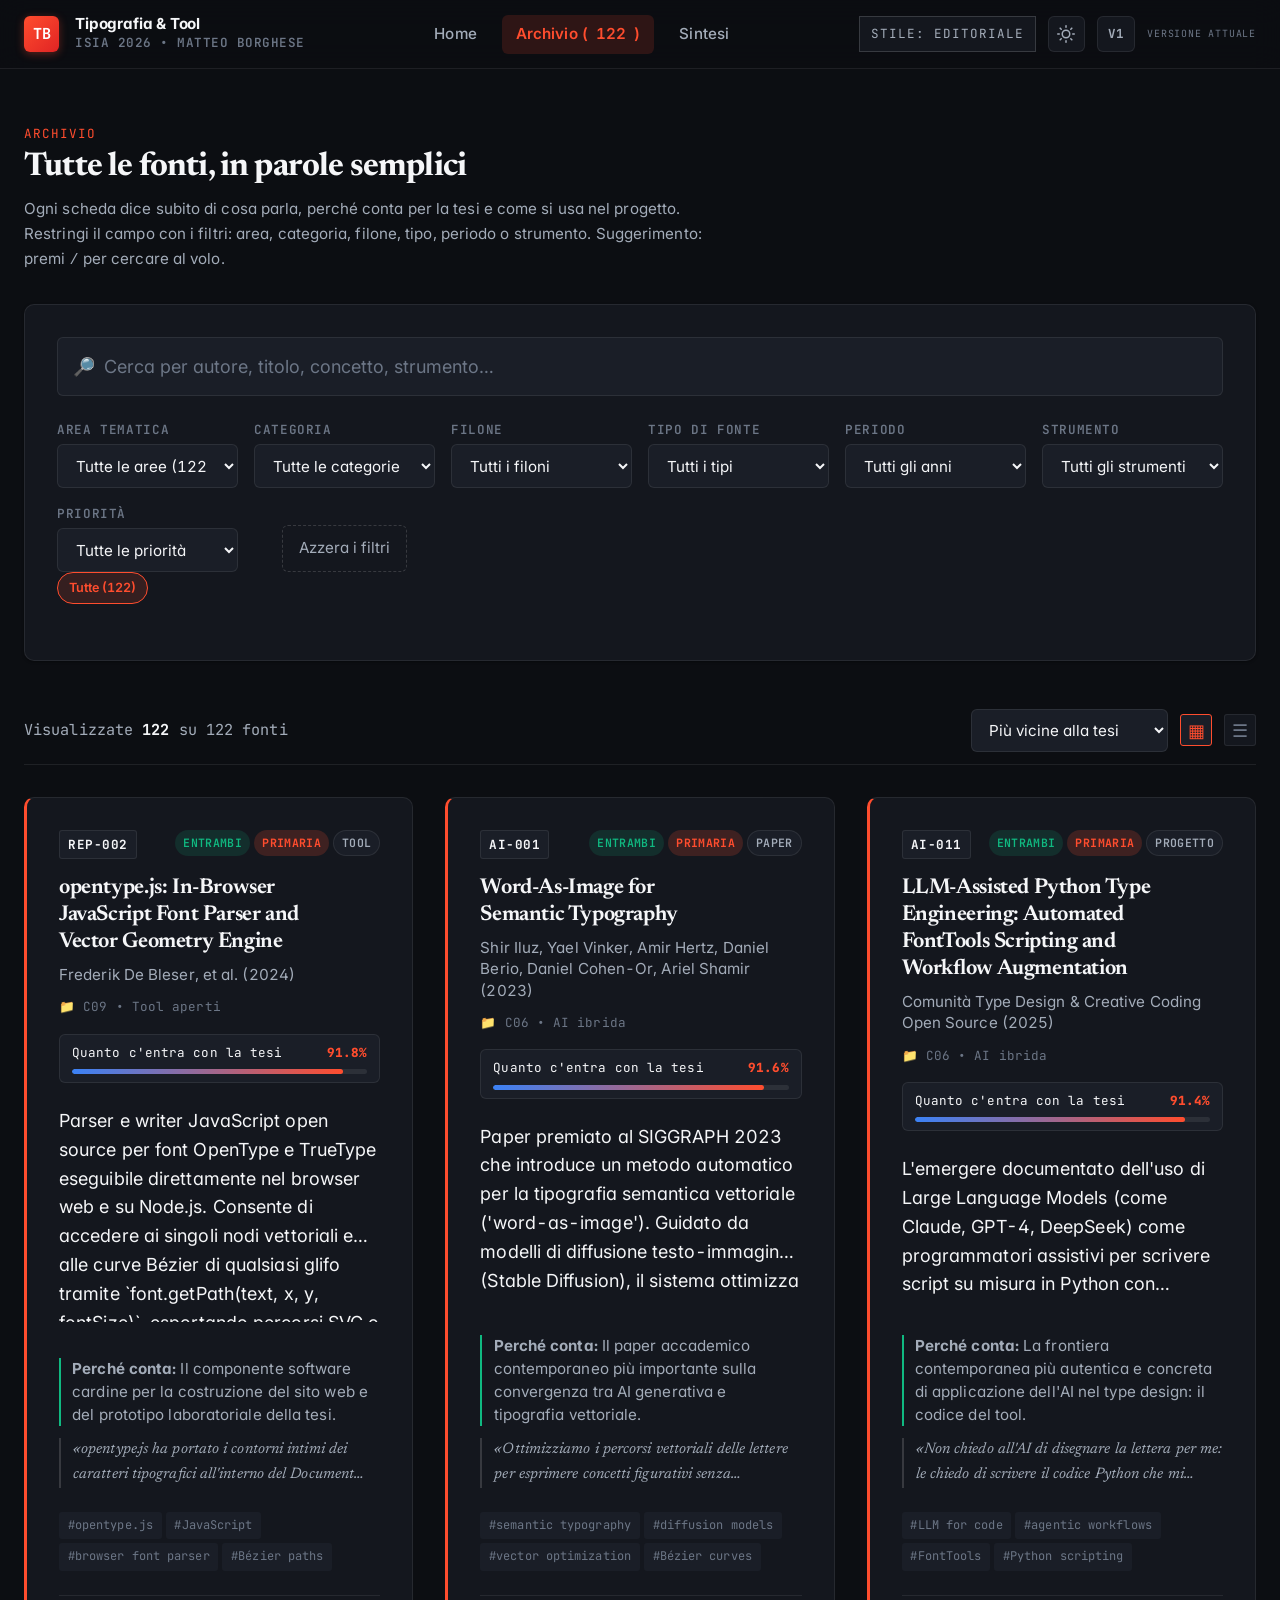
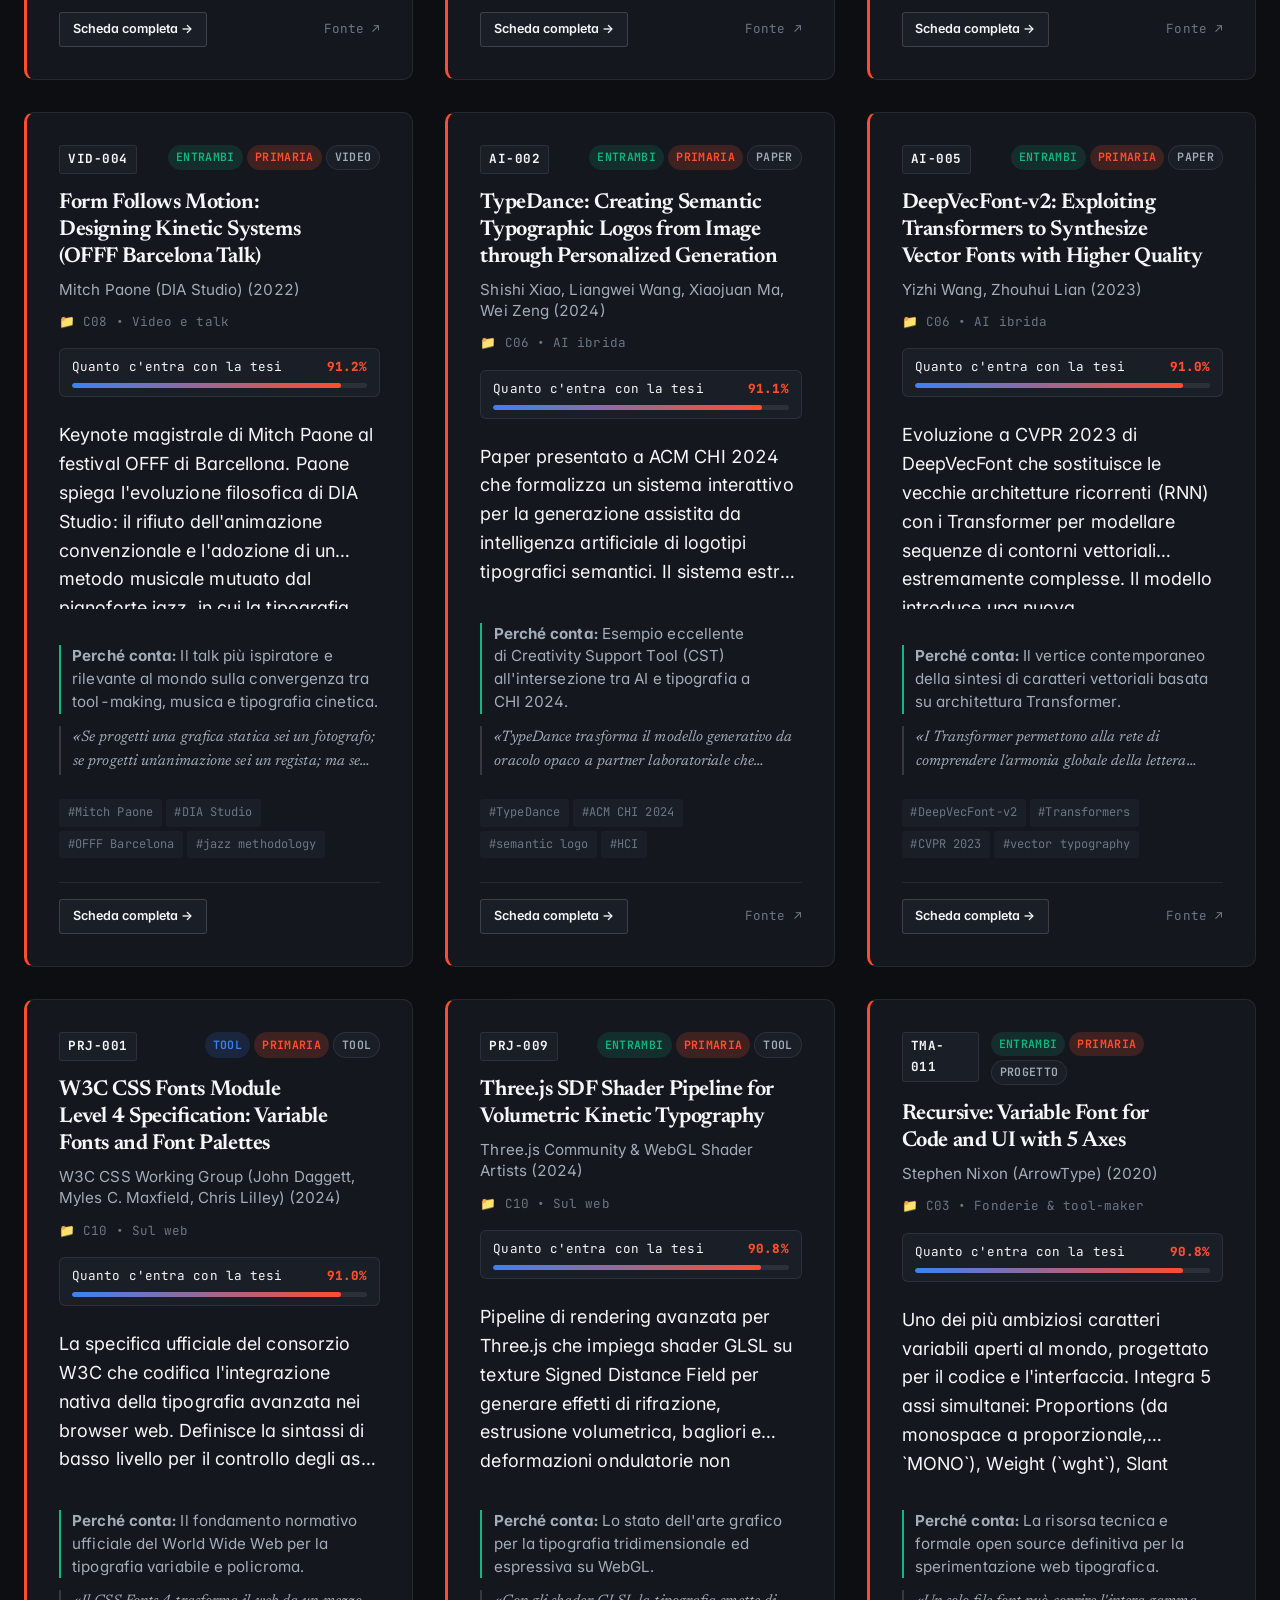
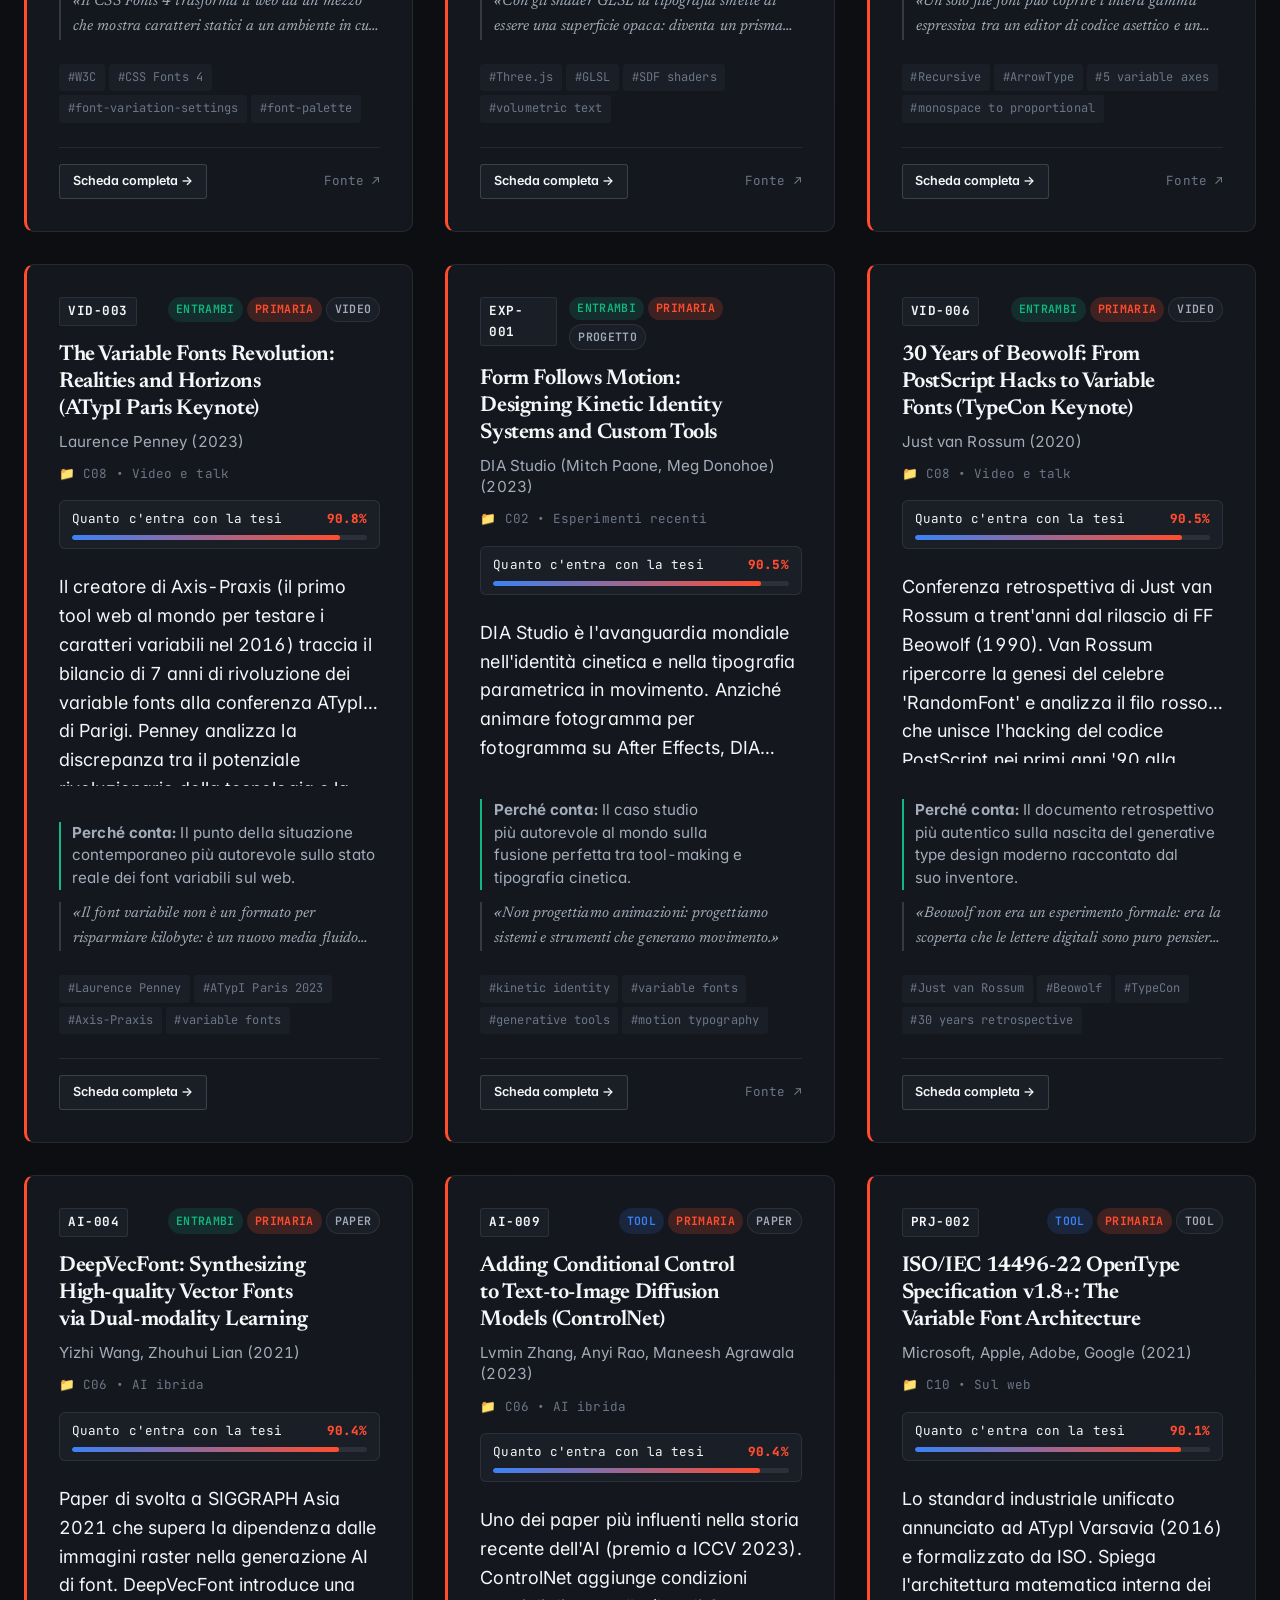
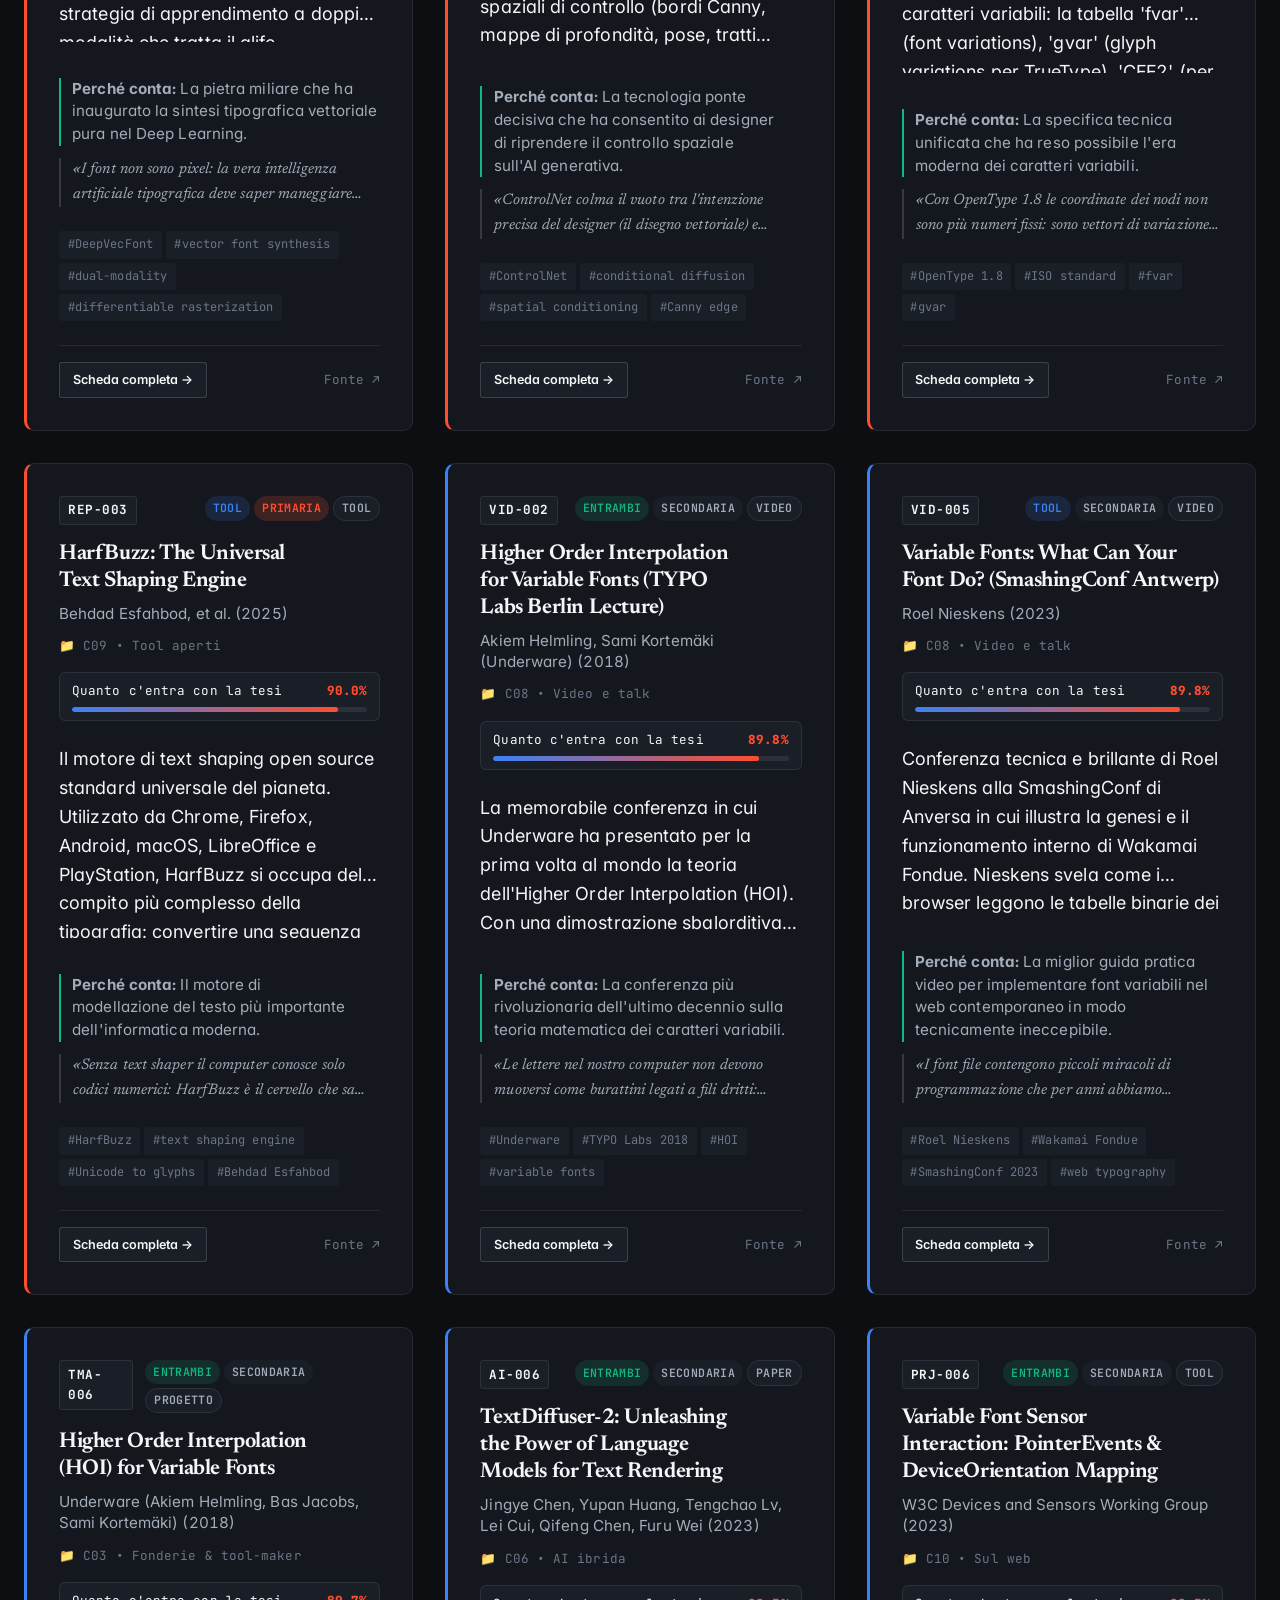
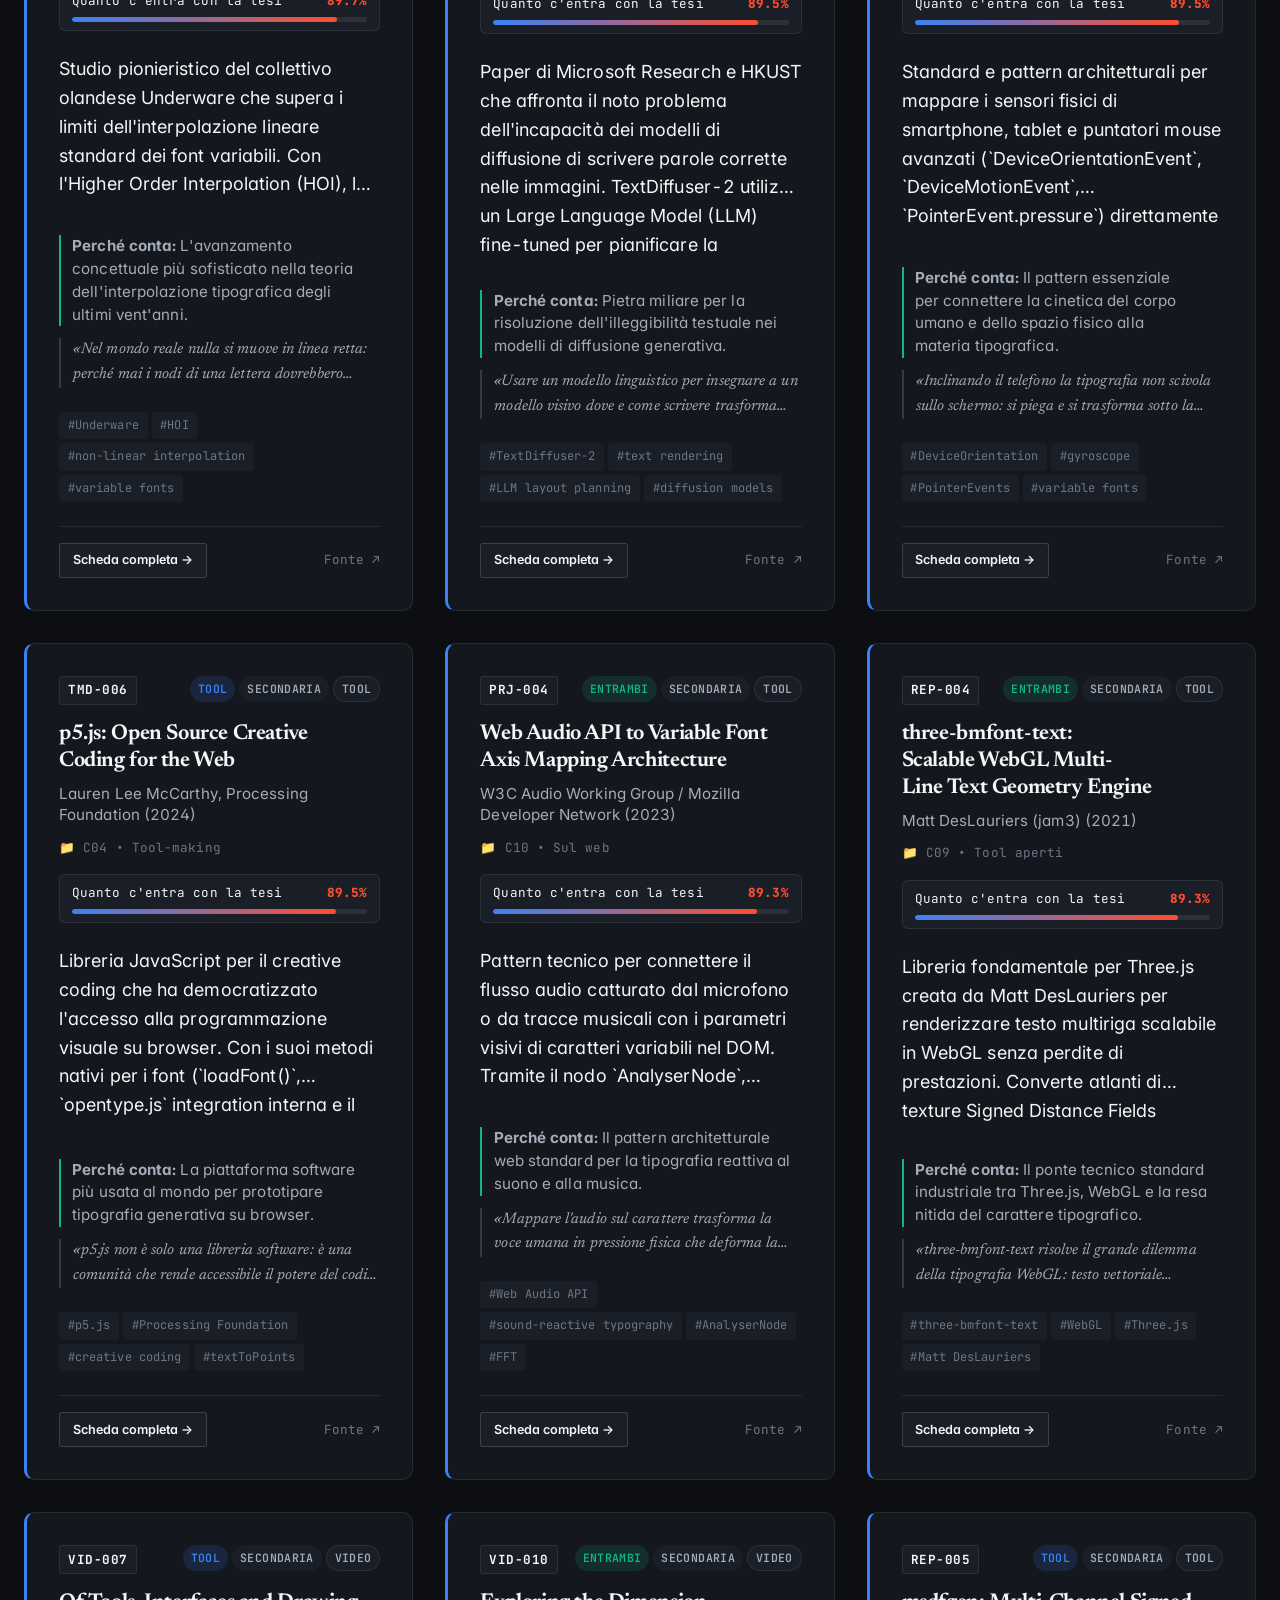
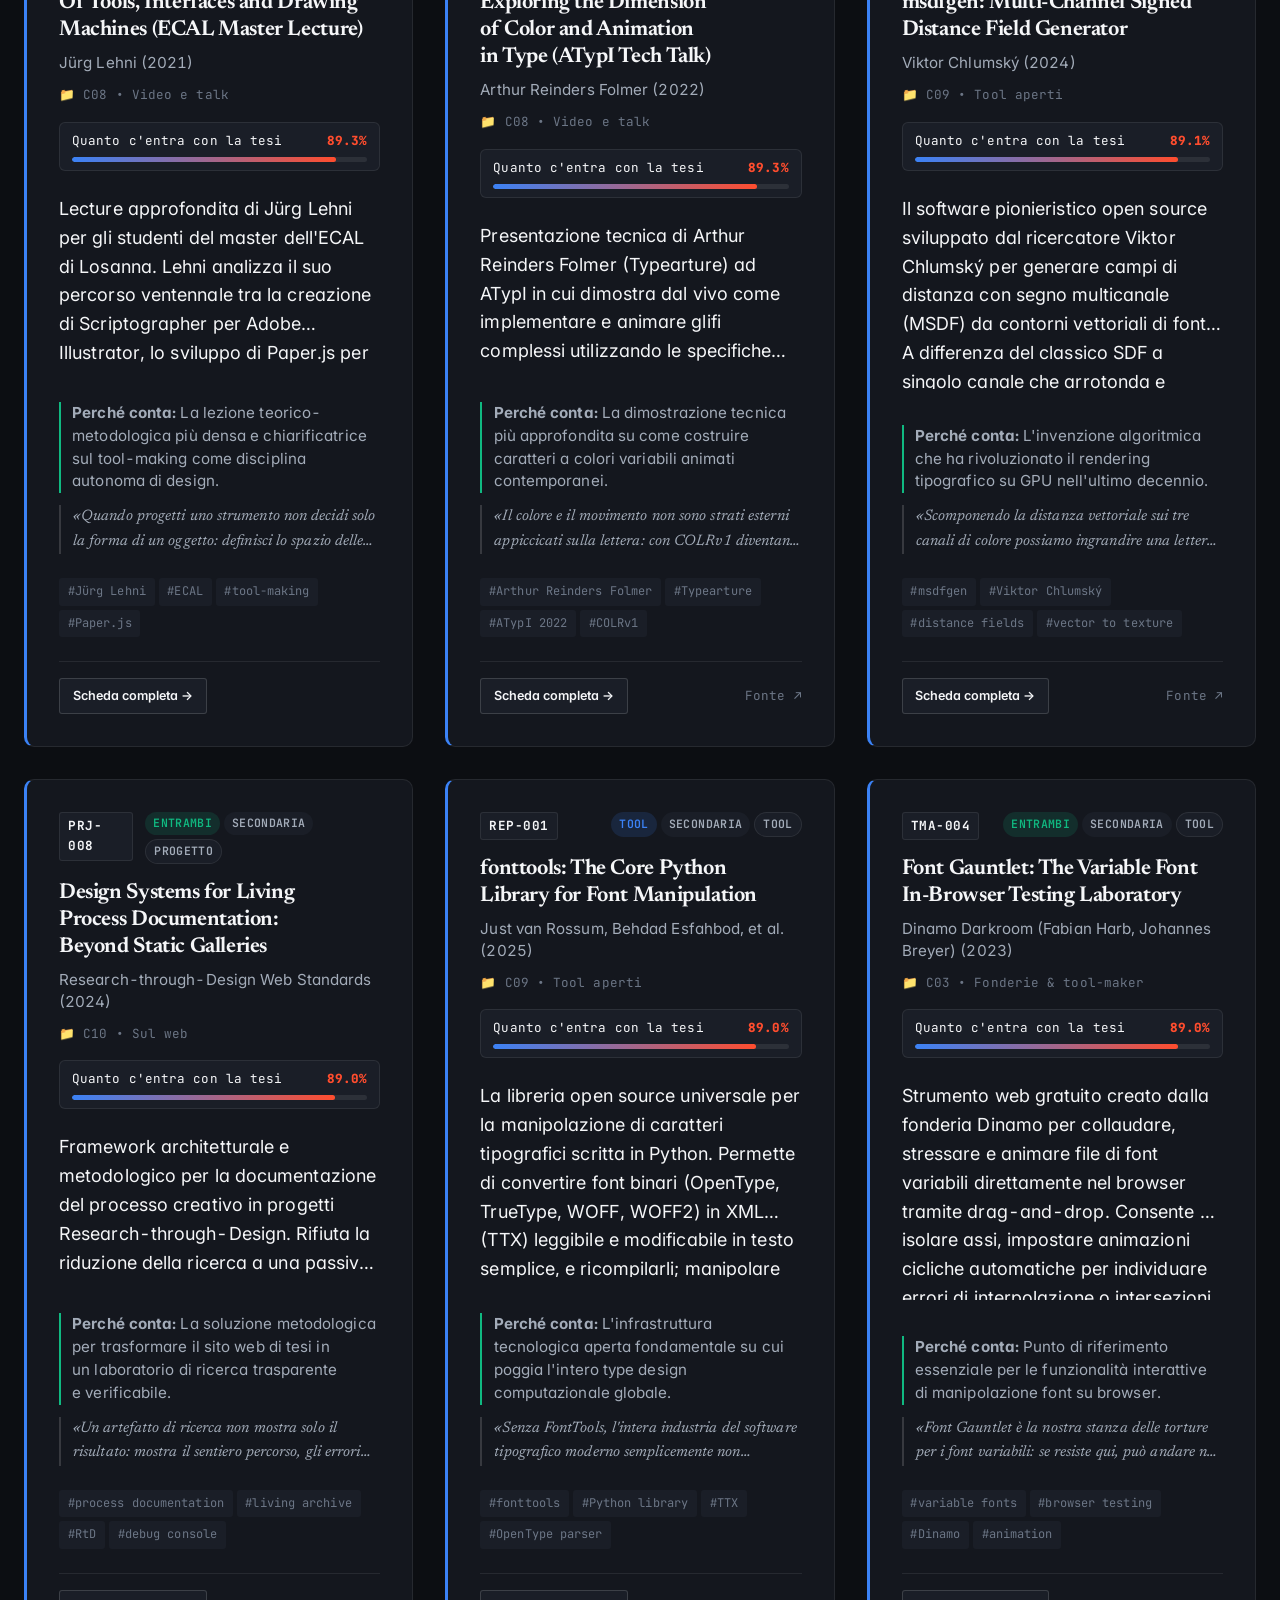
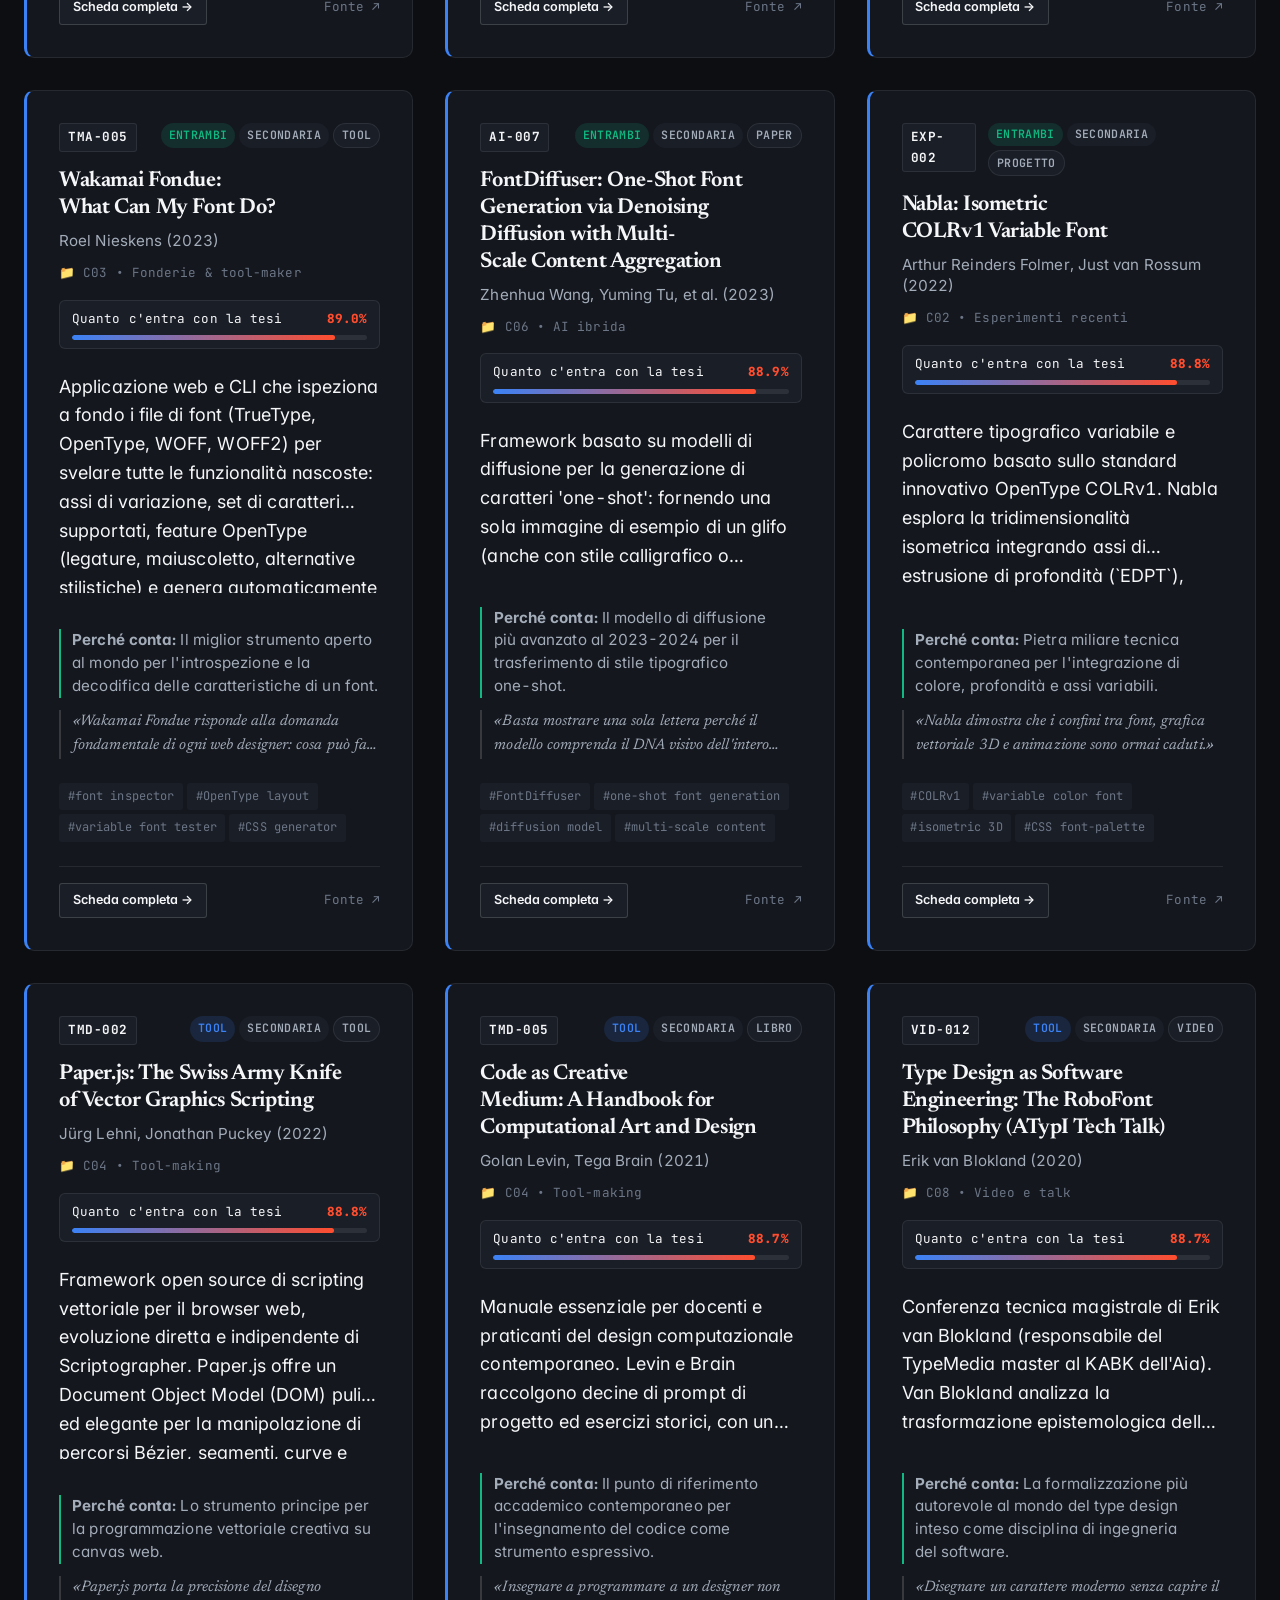
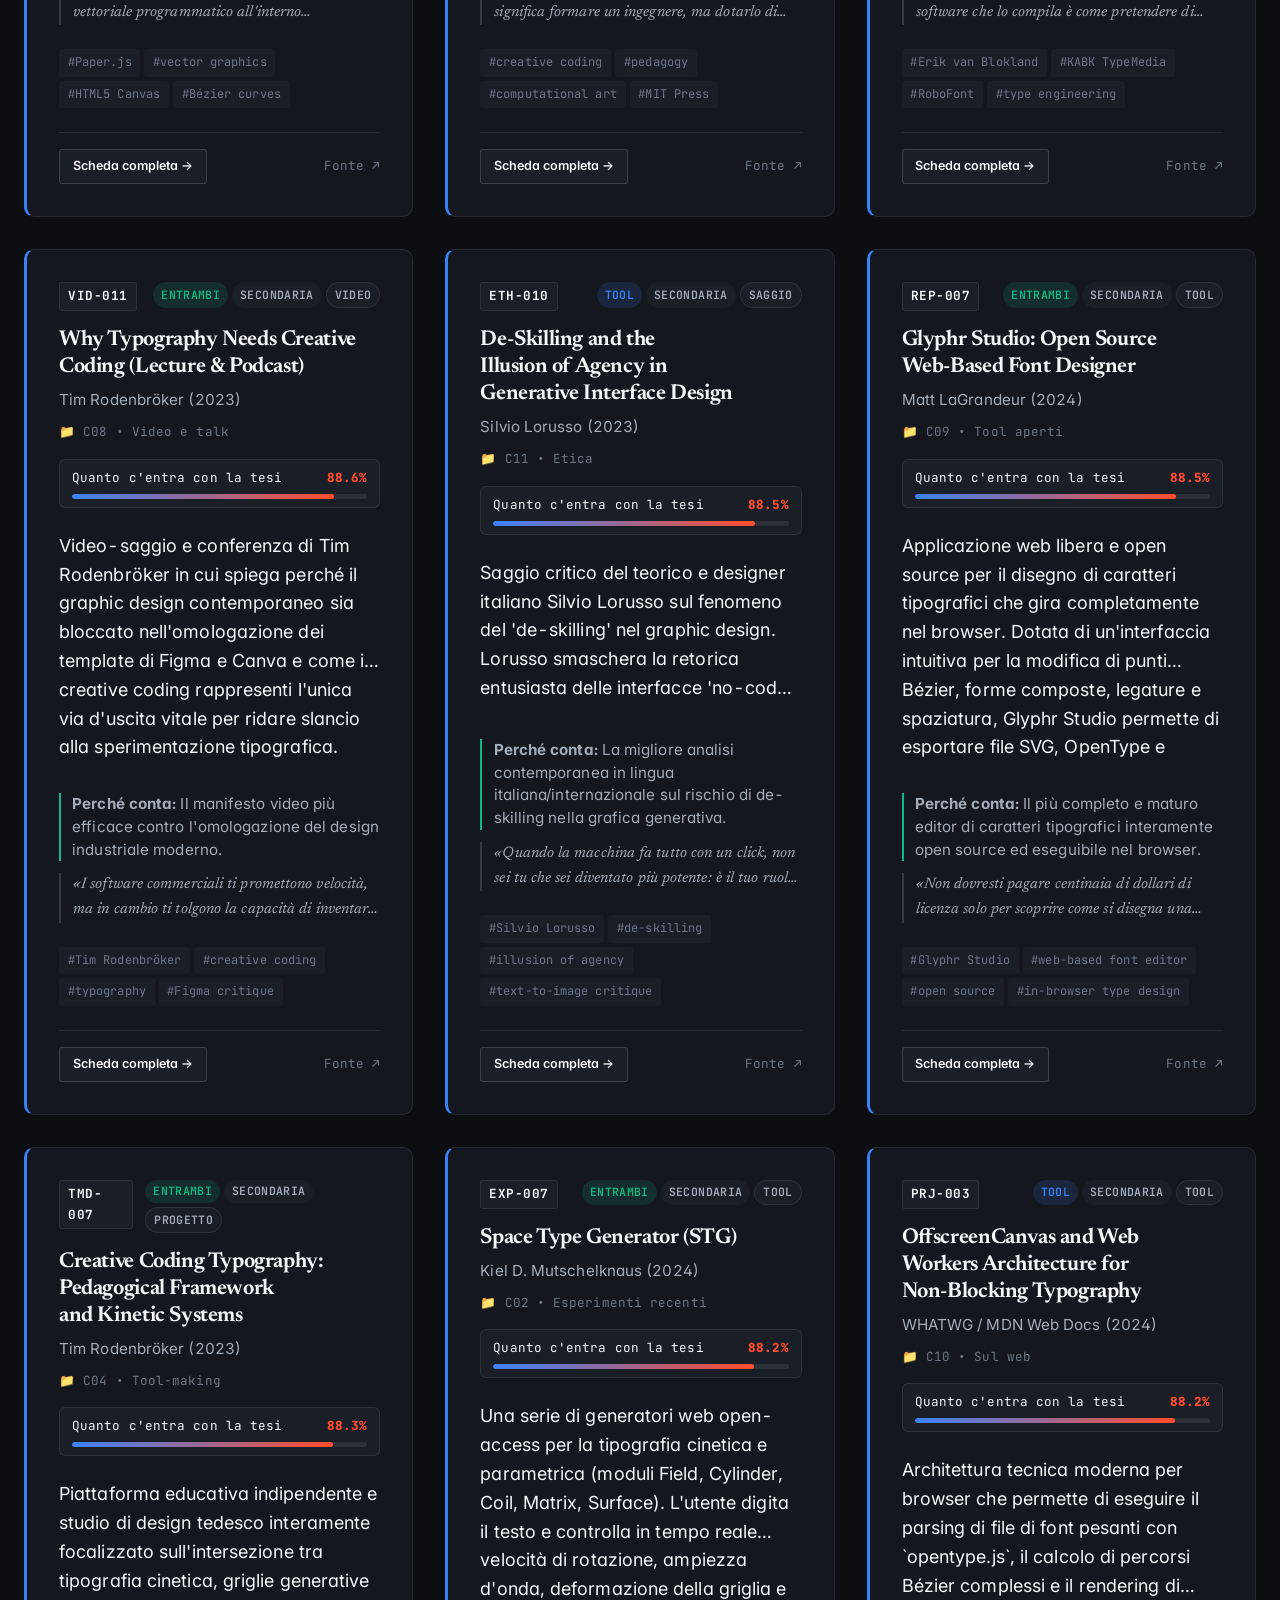
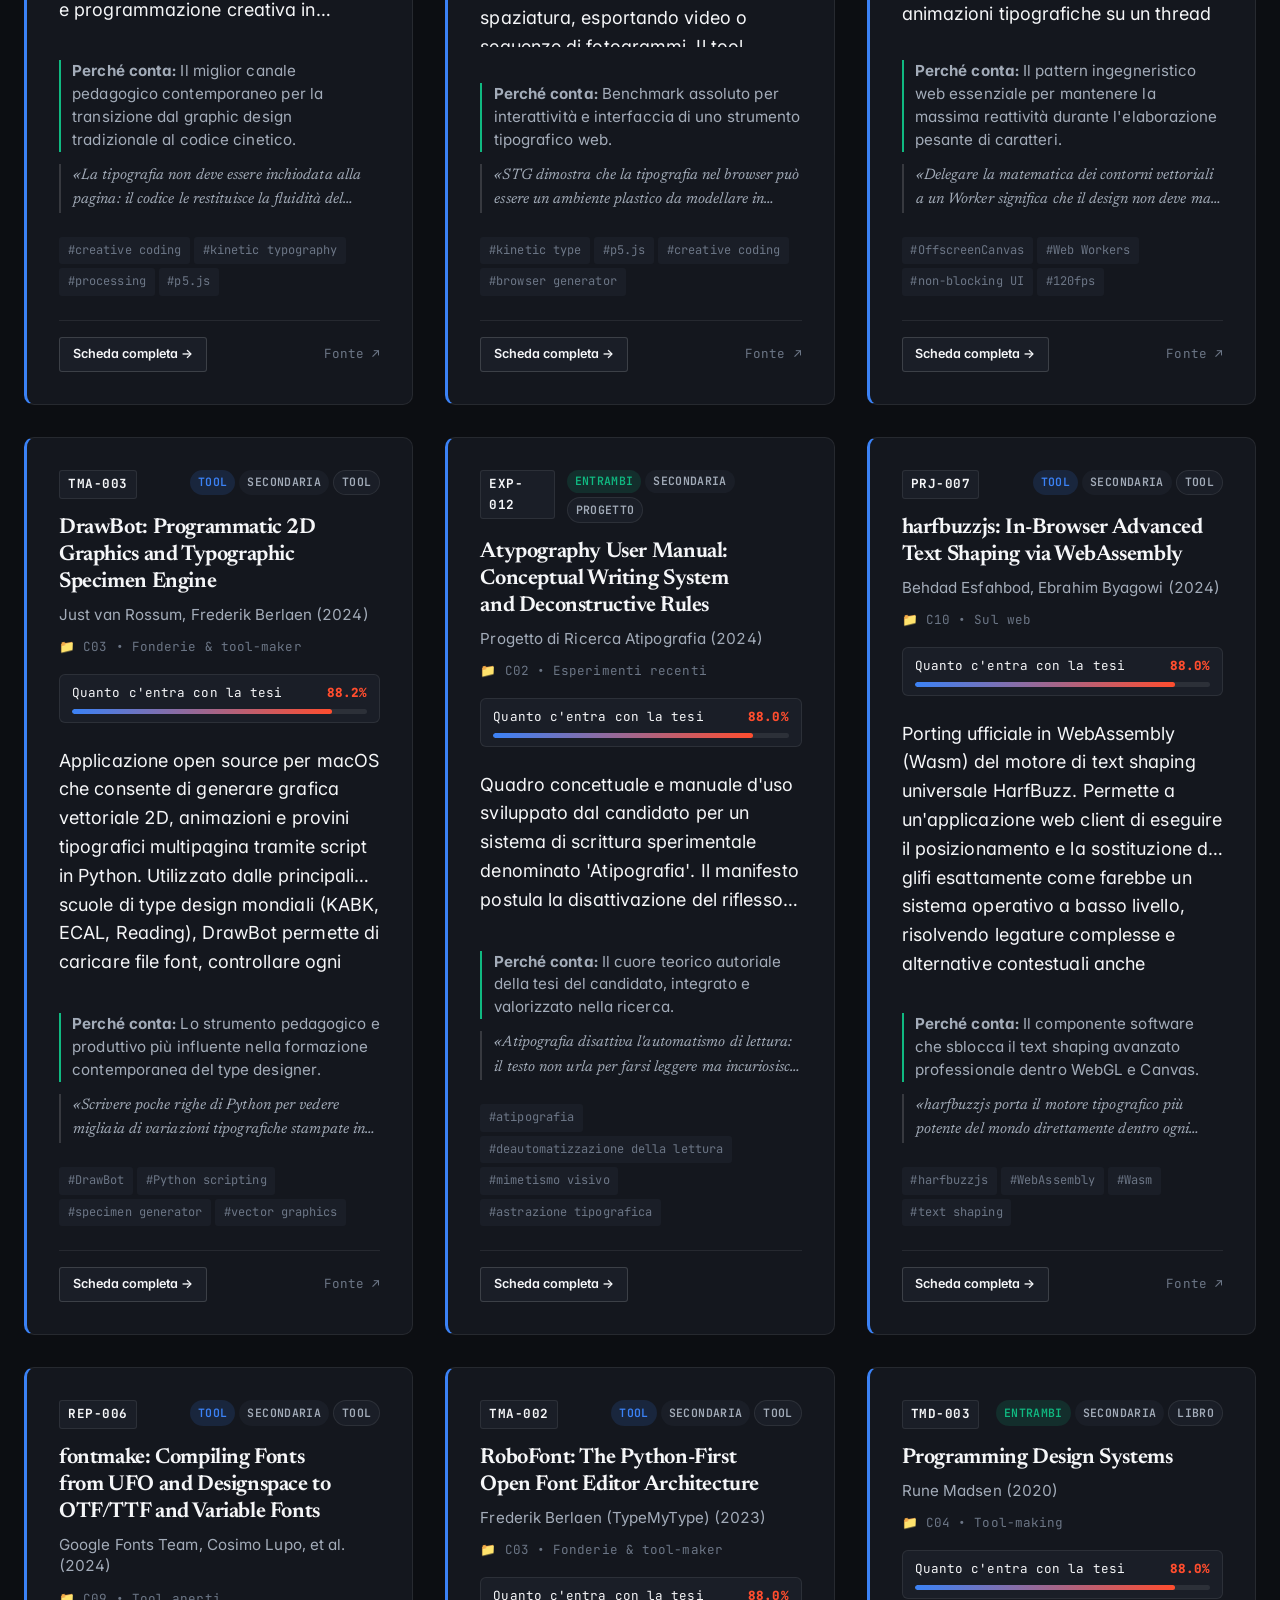
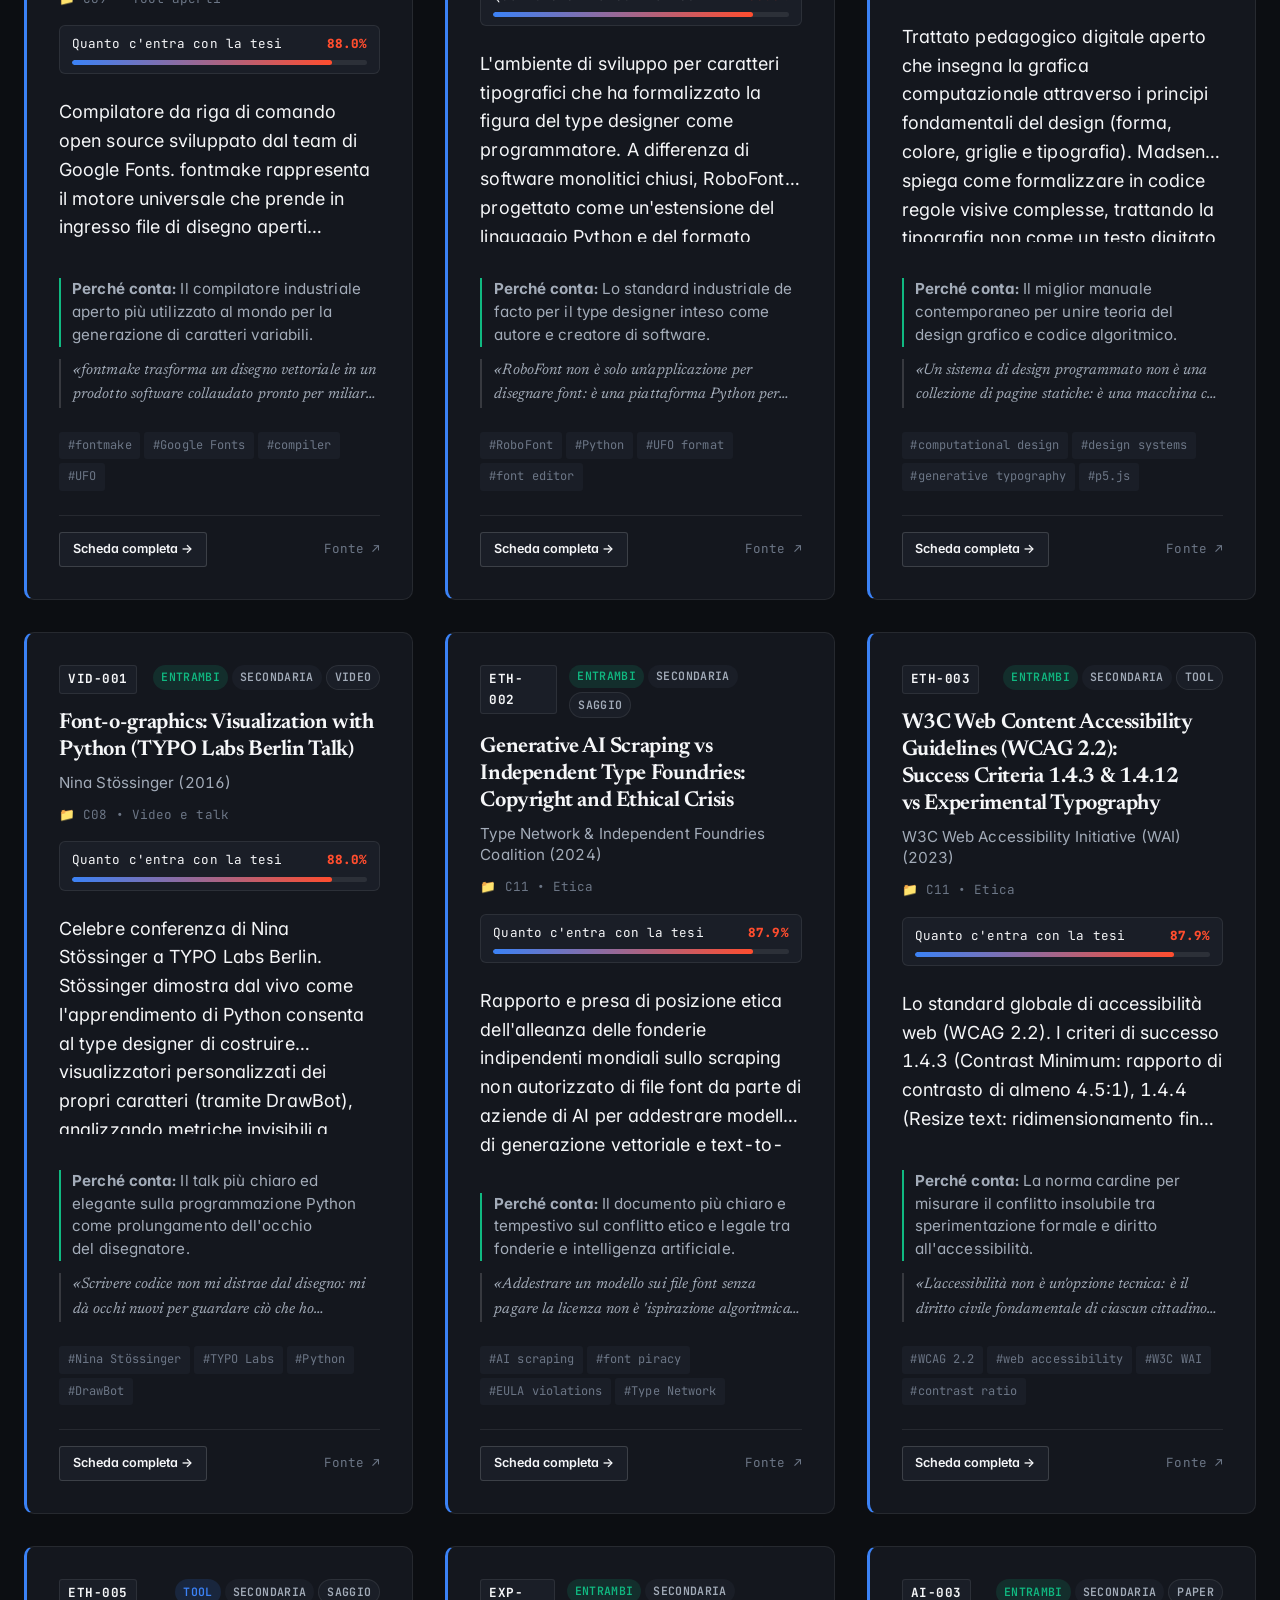
==== commit 830a6e82: "AGG" ====
--- a/sources.html
+++ b/sources.html
@@ -147,7 +147,7 @@
       <span>Metodo Research-through-Design • archivio statico locale</span>
     </div>
   </footer>
-
+<script src="version-switch.js"></script>
   <script src="app.js"></script>
   <script src="swiss-switch.js"></script>
 </body>
